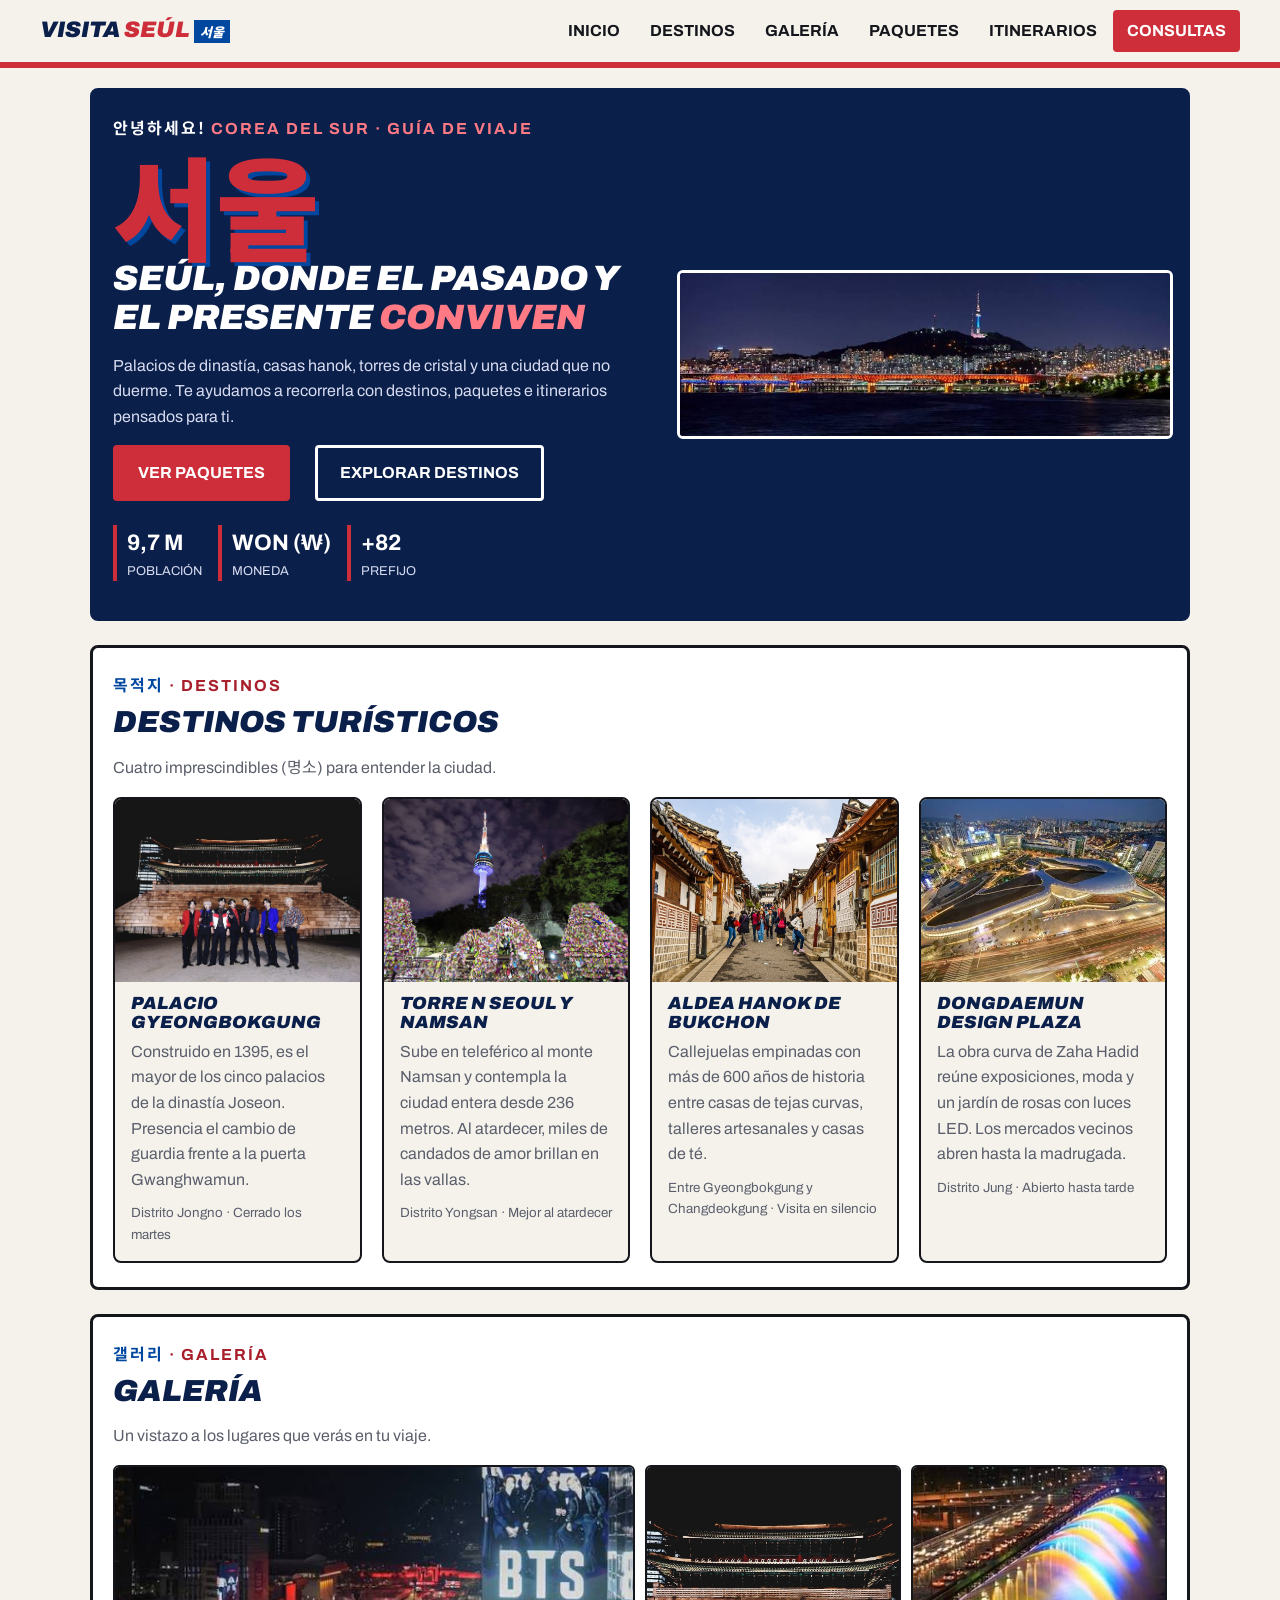
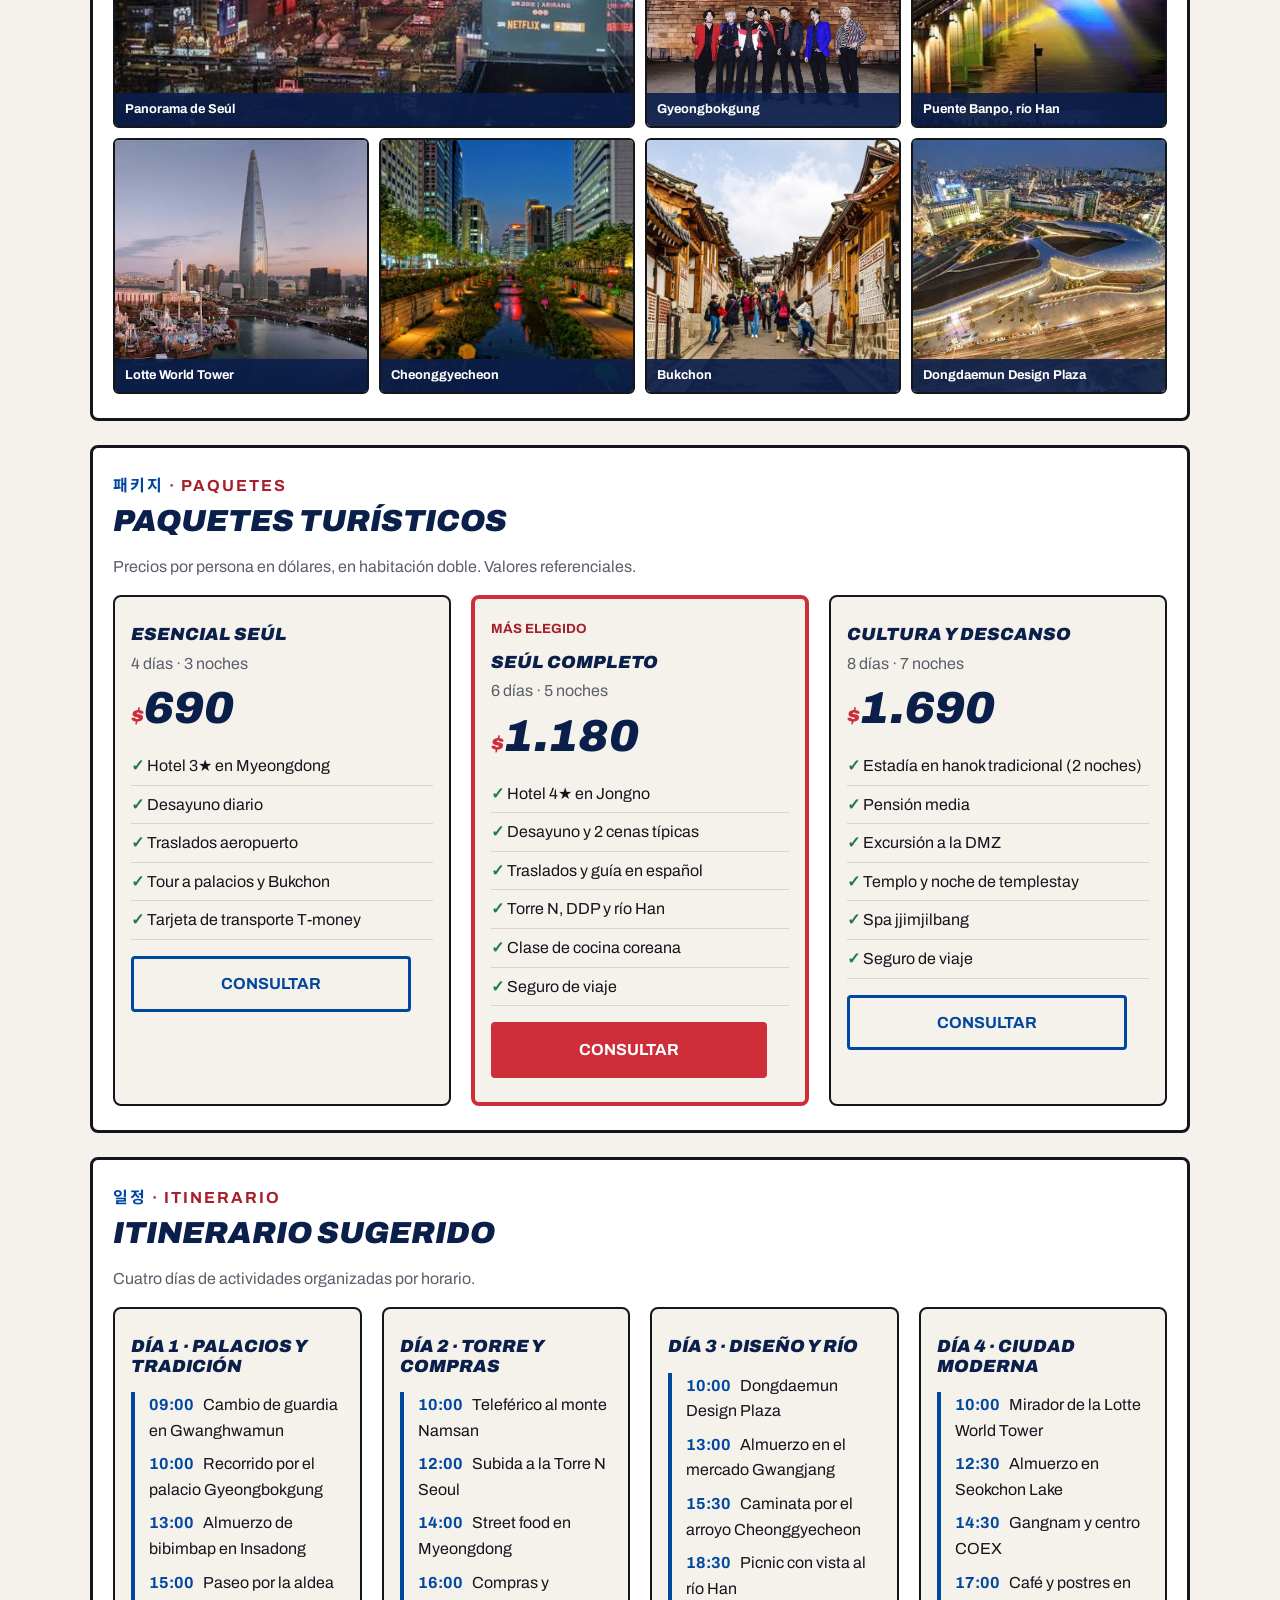
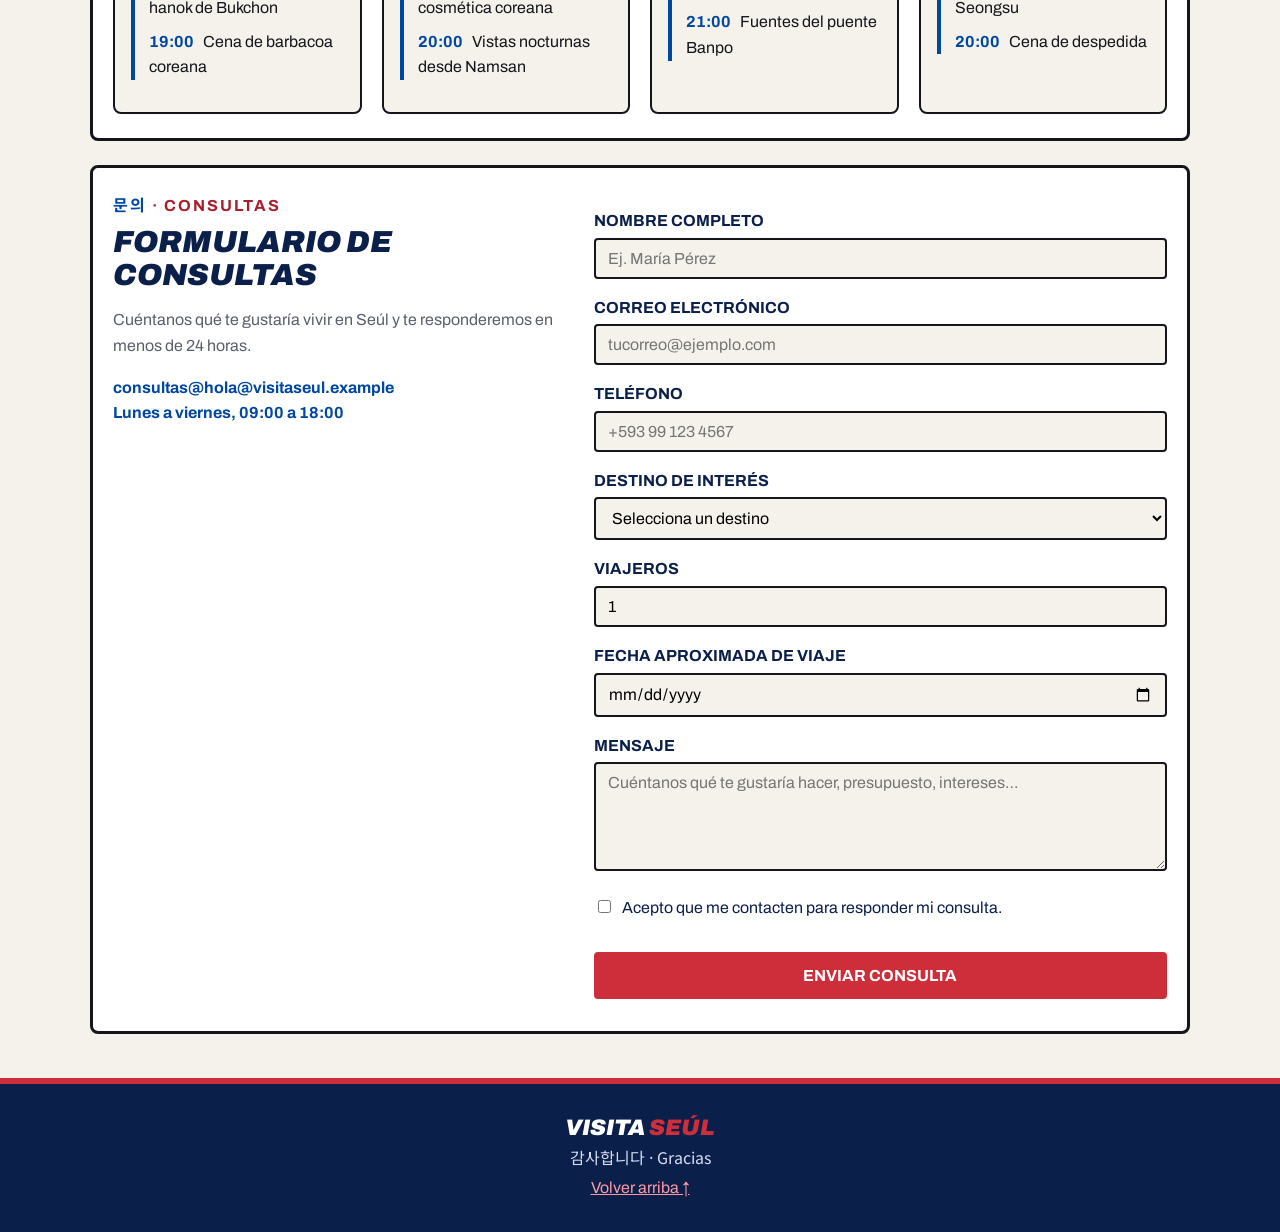
==== index.html @ 4e5b634d "Versión inicial del sitio Visita Seúl" ====
<!DOCTYPE html>
<html lang="es">

<head>
    <meta charset="UTF-8">
    <meta name="viewport" content="width=device-width, initial-scale=1.0">
    <title>Visita Seúl | Guía turística de Seúl, Corea del Sur</title>
    <link rel="preconnect" href="https://fonts.googleapis.com">
    <link rel="preconnect" href="https://fonts.gstatic.com" crossorigin>
    <link href="https://fonts.googleapis.com/css2?family=Archivo:ital,wght@0,400;0,500;0,700;0,900;1,900&family=Noto+Sans+KR:wght@500;700;900&display=swap" rel="stylesheet">
    <link rel="stylesheet" href="css/styles.css">
    <link rel="icon" type="image/seulLogo.png" href="img/seulLogo.png">
</head>

<body>

    <header>
        <a class="brand" href="#inicio">Visita <em>Seúl</em> <span lang="ko" class="ko-mini">서울</span></a>
        <nav>
            <ul>
                <li><a href="#inicio">Inicio</a></li>
                <li><a href="#destinos">Destinos</a></li>
                <li><a href="#galeria">Galería</a></li>
                <li><a href="#paquetes">Paquetes</a></li>
                <li><a href="#itinerarios">Itinerarios</a></li>
                <li><a href="#consultas" class="cta">Consultas</a></li>
            </ul>
        </nav>
    </header>

    <main>

        <section id="inicio">
            <div>
                <p class="eyebrow"><span lang="ko">안녕하세요!</span> Corea del Sur · Guía de viaje</p>
                <p class="hangul" lang="ko" aria-hidden="true">서울</p>
                <h1>Seúl, donde el pasado y el presente <em>conviven</em></h1>
                <p>
                    Palacios de dinastía, casas hanok, torres de cristal y una ciudad que no duerme. Te ayudamos a
                    recorrerla con destinos, paquetes e itinerarios pensados para ti.
                </p>
                <p>
                    <a class="boton" href="#paquetes">Ver paquetes</a>
                    <a class="boton claro" href="#destinos">Explorar destinos</a>
                </p>
                <ul class="datos">
                    <li><strong>9,7 M</strong> Población</li>
                    <li><strong>Won (₩)</strong> Moneda</li>
                    <li><strong>+82</strong> Prefijo</li>
                </ul>
            </div>
            <img src="img/seul.jpg" alt="Ilustración de Seúl con la Torre N, un palacio y rascacielos" width="1200" height="600">
        </section>

        <section id="destinos">
            <p class="eyebrow"><span lang="ko">목적지</span> · Destinos</p>
            <h2>Destinos turísticos</h2>
            <p class="intro">Cuatro imprescindibles (<span lang="ko">명소</span>) para entender la ciudad.</p>
            <div class="grid">
                <article>
                    <img src="img/gyeongbokgung.jpg" alt="Pabellón del palacio Gyeongbokgung con cerezos" width="800" height="600">
                    <h3>Palacio Gyeongbokgung</h3>
                    <p>Construido en 1395, es el mayor de los cinco palacios de la dinastía Joseon. Presencia el
                        cambio de guardia frente a la puerta Gwanghwamun.</p>
                    <small>Distrito Jongno · Cerrado los martes</small>
                </article>
                <article>
                    <img src="img/namsan.jpg" alt="Torre N Seoul sobre el monte Namsan" width="800" height="600">
                    <h3>Torre N Seoul y Namsan</h3>
                    <p>Sube en teleférico al monte Namsan y contempla la ciudad entera desde 236 metros. Al atardecer,
                        miles de candados de amor brillan en las vallas.</p>
                    <small>Distrito Yongsan · Mejor al atardecer</small>
                </article>
                <article>
                    <img src="img/bukchon.jpg" alt="Calle de casas tradicionales hanok en Bukchon" width="800" height="600">
                    <h3>Aldea Hanok de Bukchon</h3>
                    <p>Callejuelas empinadas con más de 600 años de historia entre casas de tejas curvas, talleres
                        artesanales y casas de té.</p>
                    <small>Entre Gyeongbokgung y Changdeokgung · Visita en silencio</small>
                </article>
                <article>
                    <img src="img/ddp.jpg" alt="Dongdaemun Design Plaza iluminado de noche" width="800" height="600">
                    <h3>Dongdaemun Design Plaza</h3>
                    <p>La obra curva de Zaha Hadid reúne exposiciones, moda y un jardín de rosas con luces LED. Los
                        mercados vecinos abren hasta la madrugada.</p>
                    <small>Distrito Jung · Abierto hasta tarde</small>
                </article>
            </div>
        </section>

        <section id="galeria">
            <p class="eyebrow"><span lang="ko">갤러리</span> · Galería</p>
            <h2>Galería</h2>
            <p class="intro">Un vistazo a los lugares que verás en tu viaje.</p>
            <div class="galeria">
                <figure><img src="img/hero.jpg" alt="Panorama ilustrado de Seúl" loading="lazy"><figcaption>Panorama de Seúl</figcaption></figure>
                <figure><img src="img/gyeongbokgung.jpg" alt="Palacio Gyeongbokgung" loading="lazy"><figcaption>Gyeongbokgung</figcaption></figure>
                <figure><img src="img/hangang.jpg" alt="Puente Banpo y río Han al atardecer" loading="lazy"><figcaption>Puente Banpo, río Han</figcaption></figure>
                <figure><img src="img/lotte.jpg" alt="Lotte World Tower" loading="lazy"><figcaption>Lotte World Tower</figcaption></figure>
                <figure><img src="img/cheonggyecheon.jpg" alt="Arroyo Cheonggyecheon con linternas" loading="lazy"><figcaption>Cheonggyecheon</figcaption></figure>
                <figure><img src="img/bukchon.jpg" alt="Casas hanok de Bukchon" loading="lazy"><figcaption>Bukchon</figcaption></figure>
                <figure><img src="img/ddp.jpg" alt="Dongdaemun Design Plaza" loading="lazy"><figcaption>Dongdaemun Design Plaza</figcaption></figure>
            </div>
        </section>

        <section id="paquetes">
            <p class="eyebrow"><span lang="ko">패키지</span> · Paquetes</p>
            <h2>Paquetes turísticos</h2>
            <p class="intro">Precios por persona en dólares, en habitación doble. Valores referenciales.</p>
            <div class="grid paquetes">
                <article>
                    <h3>Esencial Seúl</h3>
                    <p>4 días · 3 noches</p>
                    <p class="precio"><span>$</span>690</p>
                    <ul>
                        <li>Hotel 3★ en Myeongdong</li>
                        <li>Desayuno diario</li>
                        <li>Traslados aeropuerto</li>
                        <li>Tour a palacios y Bukchon</li>
                        <li>Tarjeta de transporte T-money</li>
                    </ul>
                    <a class="boton claro" href="#consultas">Consultar</a>
                </article>
                <article class="destacado">
                    <small>Más elegido</small>
                    <h3>Seúl Completo</h3>
                    <p>6 días · 5 noches</p>
                    <p class="precio"><span>$</span>1.180</p>
                    <ul>
                        <li>Hotel 4★ en Jongno</li>
                        <li>Desayuno y 2 cenas típicas</li>
                        <li>Traslados y guía en español</li>
                        <li>Torre N, DDP y río Han</li>
                        <li>Clase de cocina coreana</li>
                        <li>Seguro de viaje</li>
                    </ul>
                    <a class="boton" href="#consultas">Consultar</a>
                </article>
                <article>
                    <h3>Cultura y Descanso</h3>
                    <p>8 días · 7 noches</p>
                    <p class="precio"><span>$</span>1.690</p>
                    <ul>
                        <li>Estadía en hanok tradicional (2 noches)</li>
                        <li>Pensión media</li>
                        <li>Excursión a la DMZ</li>
                        <li>Templo y noche de templestay</li>
                        <li>Spa jjimjilbang</li>
                        <li>Seguro de viaje</li>
                    </ul>
                    <a class="boton claro" href="#consultas">Consultar</a>
                </article>
            </div>
        </section>

        <section id="itinerarios">
            <p class="eyebrow"><span lang="ko">일정</span> · Itinerario</p>
            <h2>Itinerario sugerido</h2>
            <p class="intro">Cuatro días de actividades organizadas por horario.</p>
            <div class="grid dias">
                <article>
                    <h3>Día 1 · Palacios y tradición</h3>
                    <ol>
                        <li><strong>09:00</strong> Cambio de guardia en Gwanghwamun</li>
                        <li><strong>10:00</strong> Recorrido por el palacio Gyeongbokgung</li>
                        <li><strong>13:00</strong> Almuerzo de bibimbap en Insadong</li>
                        <li><strong>15:00</strong> Paseo por la aldea hanok de Bukchon</li>
                        <li><strong>19:00</strong> Cena de barbacoa coreana</li>
                    </ol>
                </article>
                <article>
                    <h3>Día 2 · Torre y compras</h3>
                    <ol>
                        <li><strong>10:00</strong> Teleférico al monte Namsan</li>
                        <li><strong>12:00</strong> Subida a la Torre N Seoul</li>
                        <li><strong>14:00</strong> Street food en Myeongdong</li>
                        <li><strong>16:00</strong> Compras y cosmética coreana</li>
                        <li><strong>20:00</strong> Vistas nocturnas desde Namsan</li>
                    </ol>
                </article>
                <article>
                    <h3>Día 3 · Diseño y río</h3>
                    <ol>
                        <li><strong>10:00</strong> Dongdaemun Design Plaza</li>
                        <li><strong>13:00</strong> Almuerzo en el mercado Gwangjang</li>
                        <li><strong>15:30</strong> Caminata por el arroyo Cheonggyecheon</li>
                        <li><strong>18:30</strong> Picnic con vista al río Han</li>
                        <li><strong>21:00</strong> Fuentes del puente Banpo</li>
                    </ol>
                </article>
                <article>
                    <h3>Día 4 · Ciudad moderna</h3>
                    <ol>
                        <li><strong>10:00</strong> Mirador de la Lotte World Tower</li>
                        <li><strong>12:30</strong> Almuerzo en Seokchon Lake</li>
                        <li><strong>14:30</strong> Gangnam y centro COEX</li>
                        <li><strong>17:00</strong> Café y postres en Seongsu</li>
                        <li><strong>20:00</strong> Cena de despedida</li>
                    </ol>
                </article>
            </div>
        </section>

        <section id="consultas">
            <div>
                <p class="eyebrow"><span lang="ko">문의</span> · Consultas</p>
                <h2>Formulario de consultas</h2>
                <p>Cuéntanos qué te gustaría vivir en Seúl y te responderemos en menos de 24 horas.</p>
                <address>
                    consultas@hola@visitaseul.example<br>
                    Lunes a viernes, 09:00 a 18:00
                </address>
            </div>
            <form action="gracias.html" method="get">
                <p>
                    <label for="nombre">Nombre completo</label>
                    <input type="text" id="nombre" name="nombre" required minlength="3" maxlength="60"
                        autocomplete="name" placeholder="Ej. María Pérez">
                </p>
                <p>
                    <label for="email">Correo electrónico</label>
                    <input type="email" id="email" name="email" required autocomplete="email"
                        placeholder="tucorreo@ejemplo.com">
                </p>
                <p>
                    <label for="telefono">Teléfono</label>
                    <input type="tel" id="telefono" name="telefono" required pattern="[0-9+ ]{7,15}"
                        title="Solo números, espacios o +, entre 7 y 15 caracteres" autocomplete="tel"
                        placeholder="+593 99 123 4567">
                </p>
                <p>
                    <label for="destino">Destino de interés</label>
                    <select id="destino" name="destino" required>
                        <option value="" selected disabled>Selecciona un destino</option>
                        <option>Palacio Gyeongbokgung</option>
                        <option>Torre N Seoul y Namsan</option>
                        <option>Aldea Hanok de Bukchon</option>
                        <option>Dongdaemun Design Plaza</option>
                        <option>Varios destinos</option>
                    </select>
                </p>
                <p>
                    <label for="viajeros">Viajeros</label>
                    <input type="number" id="viajeros" name="viajeros" min="1" max="12" value="1" required>
                </p>
                <p>
                    <label for="fecha">Fecha aproximada de viaje</label>
                    <input type="date" id="fecha" name="fecha">
                </p>
                <p>
                    <label for="mensaje">Mensaje</label>
                    <textarea id="mensaje" name="mensaje" rows="5" minlength="10" maxlength="500" required
                        placeholder="Cuéntanos qué te gustaría hacer, presupuesto, intereses…"></textarea>
                </p>
                <p>
                    <input type="checkbox" id="acepto" name="acepto" required>
                    <label for="acepto" class="opcion">Acepto que me contacten para responder mi consulta.</label>
                </p>
                <button type="submit">Enviar consulta</button>
            </form>
        </section>

    </main>

    <footer>
        <p class="brand">Visita <em>Seúl</em></p>
        <p lang="ko" class="gracias-ko">감사합니다 · Gracias</p>
        <p><a href="#inicio">Volver arriba ↑</a></p>
    </footer>

</body>

</html>
---- css/styles.css ----
body {
    margin: 0;
    background: #f5f2ec;
    color: #14161c;
    font-family: Archivo, Arial, sans-serif;
    line-height: 1.6;
    overflow-wrap: anywhere;
}
[lang="ko"] { font-family: "Noto Sans KR", "Malgun Gothic", sans-serif; }

h1, h2, h3, .brand {
    color: #0b1f4b;
    text-transform: uppercase;
    font-weight: 900;
    font-style: italic;
    line-height: 1.1;
}
h1 { font-size: 2.2rem; margin: 0 0 14px; }
h2 { font-size: 1.9rem; margin: 0 0 8px; }
h3 { font-size: 1.1rem; margin: 12px 0 6px; }
h1 em, .brand em { color: #cd2e3a; }

p, small { color: #5b5f6b; }
img { max-width: 100%; height: auto; display: block; }
ul, ol { padding-left: 20px; }
input, select, textarea, button { font-family: inherit; font-size: 1rem; }

header {
    background: #f5f2ec;
    border-bottom: 6px solid #cd2e3a;
    padding: 10px 16px;
    text-align: center;
}
.brand { font-size: 1.4rem; text-decoration: none; }
.ko-mini { background: #0047a0; color: white; font-size: 0.8rem; padding: 2px 6px; }

nav ul { list-style: none; margin: 6px 0 0; padding: 0; display: flex; flex-wrap: wrap; justify-content: center; gap: 2px; }
nav a {
    display: block;
    padding: 6px 10px;
    border-radius: 4px;
    color: #14161c;
    font-size: 0.8rem;
    font-weight: 700;
    text-transform: uppercase;
    text-decoration: none;
}
nav a:hover { background: #0b1f4b; color: white; }
nav .cta { background: #cd2e3a; color: white; }

main { max-width: 1100px; margin: 0 auto; padding: 20px 16px; }
main > section {
    background: white;
    border: 3px solid #14161c;
    border-radius: 8px;
    padding: 24px 20px;
    margin-bottom: 24px;
}

.eyebrow { margin: 0 0 6px; color: #a81f2b; font-weight: 700; letter-spacing: 2px; text-transform: uppercase; }
.eyebrow span { color: #0047a0; }

#inicio { display: grid; gap: 24px; background: #0b1f4b; border-color: #0b1f4b; }
#inicio h1, #inicio .eyebrow span { color: white; }
#inicio p { color: #d7dcf0; }
#inicio em, #inicio .eyebrow { color: #ff7a84; }
#inicio img { border: 3px solid white; border-radius: 6px; }

#inicio .hangul {
    margin: 0;
    color: #cd2e3a;
    font-size: 5rem;
    font-weight: 900;
    line-height: 1;
    text-shadow: 4px 4px 0 #0047a0;
}

.boton, .btn, button {
    display: inline-block;
    padding: 12px 22px;
    margin-right: 22px;
    margin-bottom: 8px;
    background: #cd2e3a;
    border: 3px solid #cd2e3a;
    border-radius: 4px;
    color: white;
    font-weight: 700;
    text-transform: uppercase;
    text-decoration: none;
    cursor: pointer;
}
.boton:hover, button:hover { background: #a81f2b; border-color: #a81f2b; }
.boton.claro { background: transparent; border-color: #0047a0; color: #0047a0; }
#inicio .boton.claro { border-color: white; color: white; }

.datos { list-style: none; padding: 0; display: flex; flex-wrap: wrap; gap: 16px; font-size: 0.8rem; text-transform: uppercase; color: #d7dcf0; }
.datos li { border-left: 4px solid #cd2e3a; padding-left: 10px; }
.datos strong { display: block; font-size: 1.4rem; color: white; }

.grid, .galeria { display: grid; grid-template-columns: 1fr; gap: 20px; }
.grid article {
    background: #f5f2ec;
    border: 2px solid #14161c;
    border-radius: 8px;
    padding: 16px;
}
.grid article p { margin: 0 0 10px; }

#destinos article { padding: 0; overflow: hidden; }
#destinos article > *:not(img) { margin-left: 16px; margin-right: 16px; }
#destinos small { display: block; padding-bottom: 16px; }
#destinos img { width: 100%; aspect-ratio: 4 / 3; object-fit: cover; }

.galeria { grid-template-columns: 1fr 1fr; gap: 10px; }
.galeria figure { position: relative; margin: 0; border: 2px solid #14161c; border-radius: 6px; overflow: hidden; }
.galeria img { width: 100%; height: 100%; aspect-ratio: 1; object-fit: cover; }
.galeria figure:first-child { grid-column: 1 / 3; }
.galeria figure:first-child img { aspect-ratio: 2 / 1; }
.galeria figcaption {
    position: absolute;
    left: 0;
    right: 0;
    bottom: 0;
    padding: 6px 10px;
    background: rgba(11, 31, 75, 0.9);
    color: white;
    font-size: 0.8rem;
    font-weight: 700;
}

.paquetes .destacado { border: 4px solid #cd2e3a; }
.paquetes small { color: #a81f2b; font-weight: 700; text-transform: uppercase; }
.precio { color: #0b1f4b !important; font-size: 2.8rem; font-weight: 900; font-style: italic; line-height: 1; }
.precio span { color: #cd2e3a; font-size: 1.3rem; }
.paquetes ul { list-style: none; padding: 0; }
.paquetes li { padding: 6px 0; border-bottom: 1px solid #d9d4c8; }
.paquetes li::before { content: "✓ "; color: #1f7a4d; font-weight: 700; }
.paquetes .boton { display: block; text-align: center; margin-top: 16px; }

.dias ol { list-style: none; padding: 0 0 0 14px; border-left: 4px solid #0047a0; }
.dias li { margin-bottom: 8px; }
.dias strong { color: #0047a0; margin-right: 6px; }

address { font-style: normal; color: #0047a0; font-weight: 700; margin-bottom: 20px; }
label { display: block; margin-top: 12px; color: #0b1f4b; font-weight: 700; text-transform: uppercase; }
label.opcion { display: inline; text-transform: none; font-weight: 400; }
input, select, textarea {
    width: 100%;
    box-sizing: border-box;
    margin-top: 4px;
    padding: 10px 12px;
    background: #f5f2ec;
    border: 2px solid #14161c;
    border-radius: 4px;
}
input:focus, select:focus, textarea:focus { border-color: #0047a0; background: white; outline: none; }
input[type="checkbox"] { width: auto; margin-right: 8px; }
button { width: 100%; margin-top: 16px; }

footer { background: #0b1f4b; border-top: 6px solid #cd2e3a; padding: 28px 16px; text-align: center; }
footer p { color: #d7dcf0; margin: 4px 0; }
footer .brand { color: white; }
footer a { color: #ff9aa2; }

.gracias { max-width: 480px; margin: 0 auto; padding: 40px 20px; text-align: center; }
.gracias img { border: 3px solid #14161c; border-radius: 6px; margin: 0 auto 16px; }
.gracias .hangul { color: #cd2e3a; font-size: 3rem; margin: 0; }

@media (min-width: 700px) {
    .grid { grid-template-columns: 1fr 1fr; }
    .galeria { grid-template-columns: repeat(3, 1fr); }
    .galeria figure:first-child { grid-column: 1 / 4; }
}

@media (min-width: 1000px) {
    header { position: sticky; top: 0; z-index: 10; display: flex; justify-content: space-between; align-items: center; padding: 10px 40px; }
    nav ul { margin: 0; }
    nav a { padding: 8px 14px; font-size: 1rem; }
    #inicio { grid-template-columns: 1.1fr 1fr; align-items: center; }
    #inicio .hangul { font-size: 7rem; }
    .grid { grid-template-columns: repeat(4, 1fr); }
    .grid.paquetes { grid-template-columns: repeat(3, 1fr); }
    .galeria { grid-template-columns: repeat(4, 1fr); }
    .galeria figure:first-child { grid-column: 1 / 3; }
    #consultas { display: grid; grid-template-columns: 1fr 1.3fr; gap: 40px; align-items: start; }
}
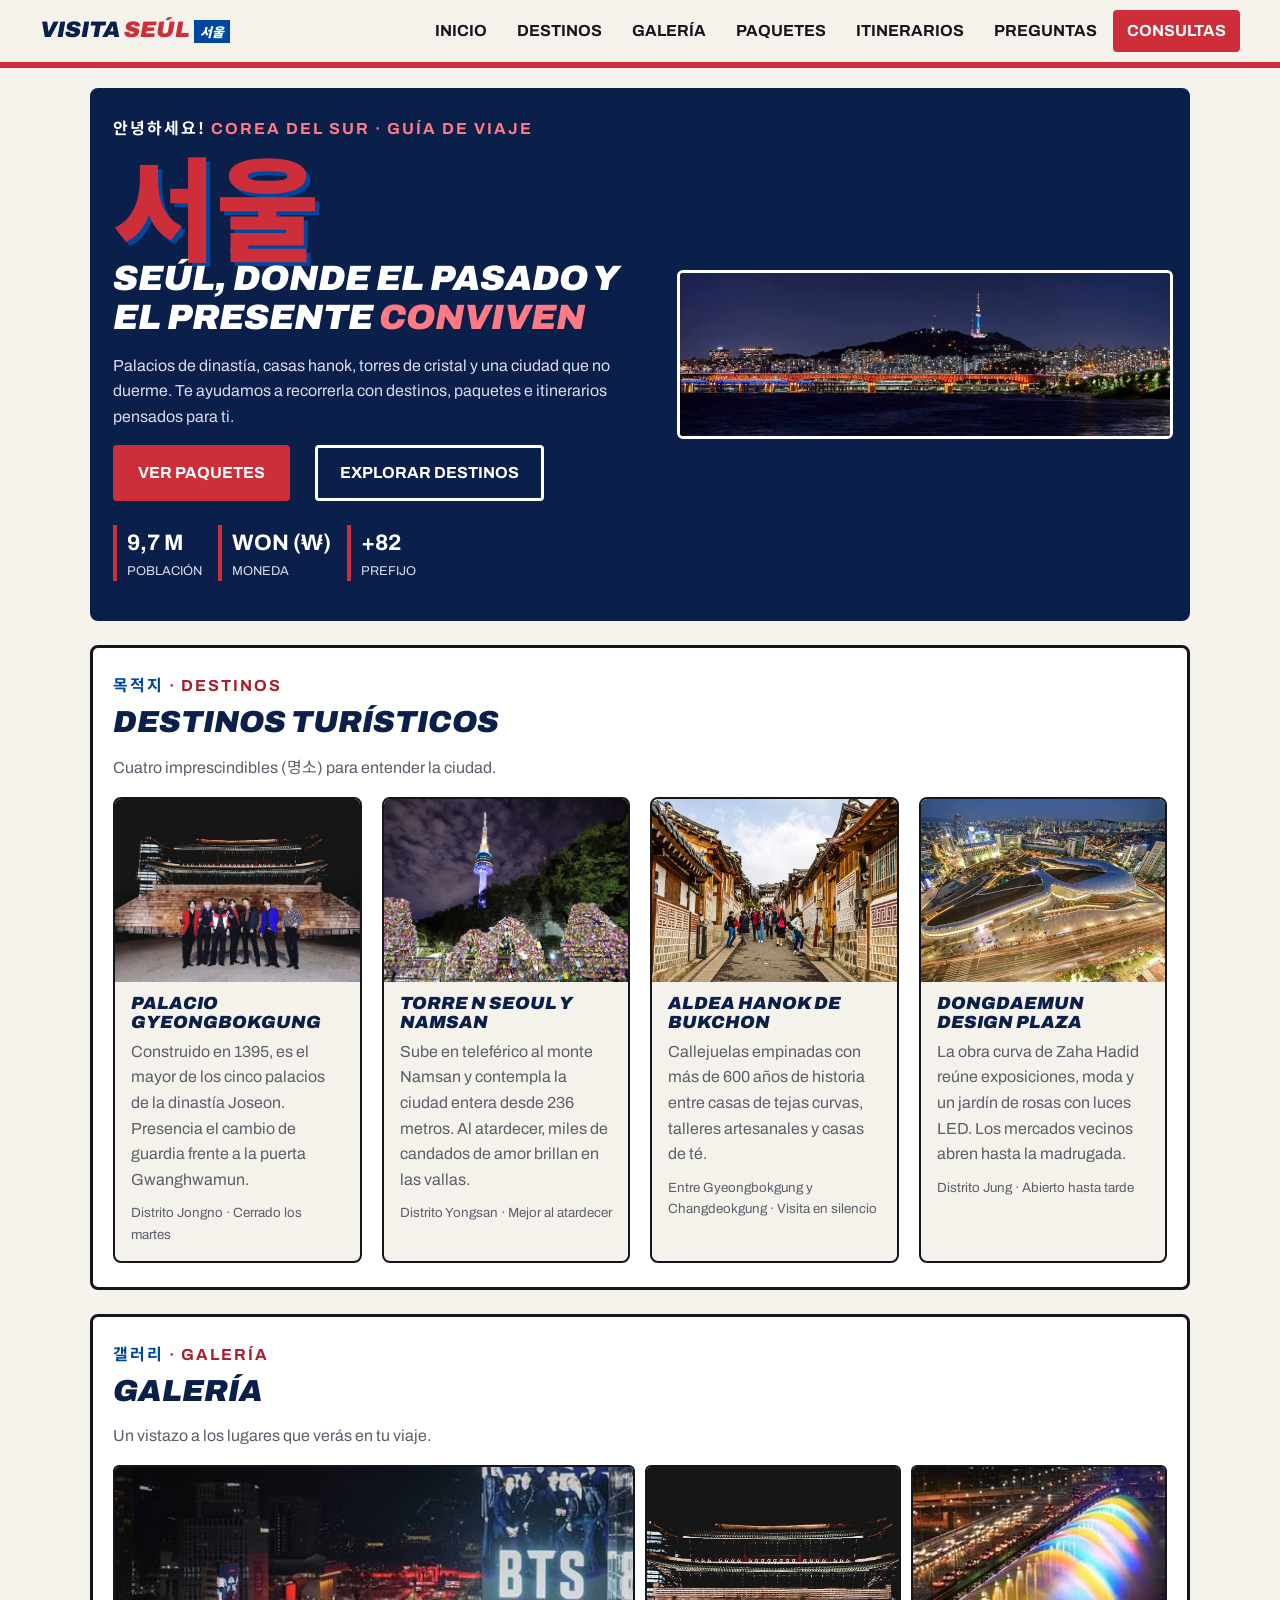
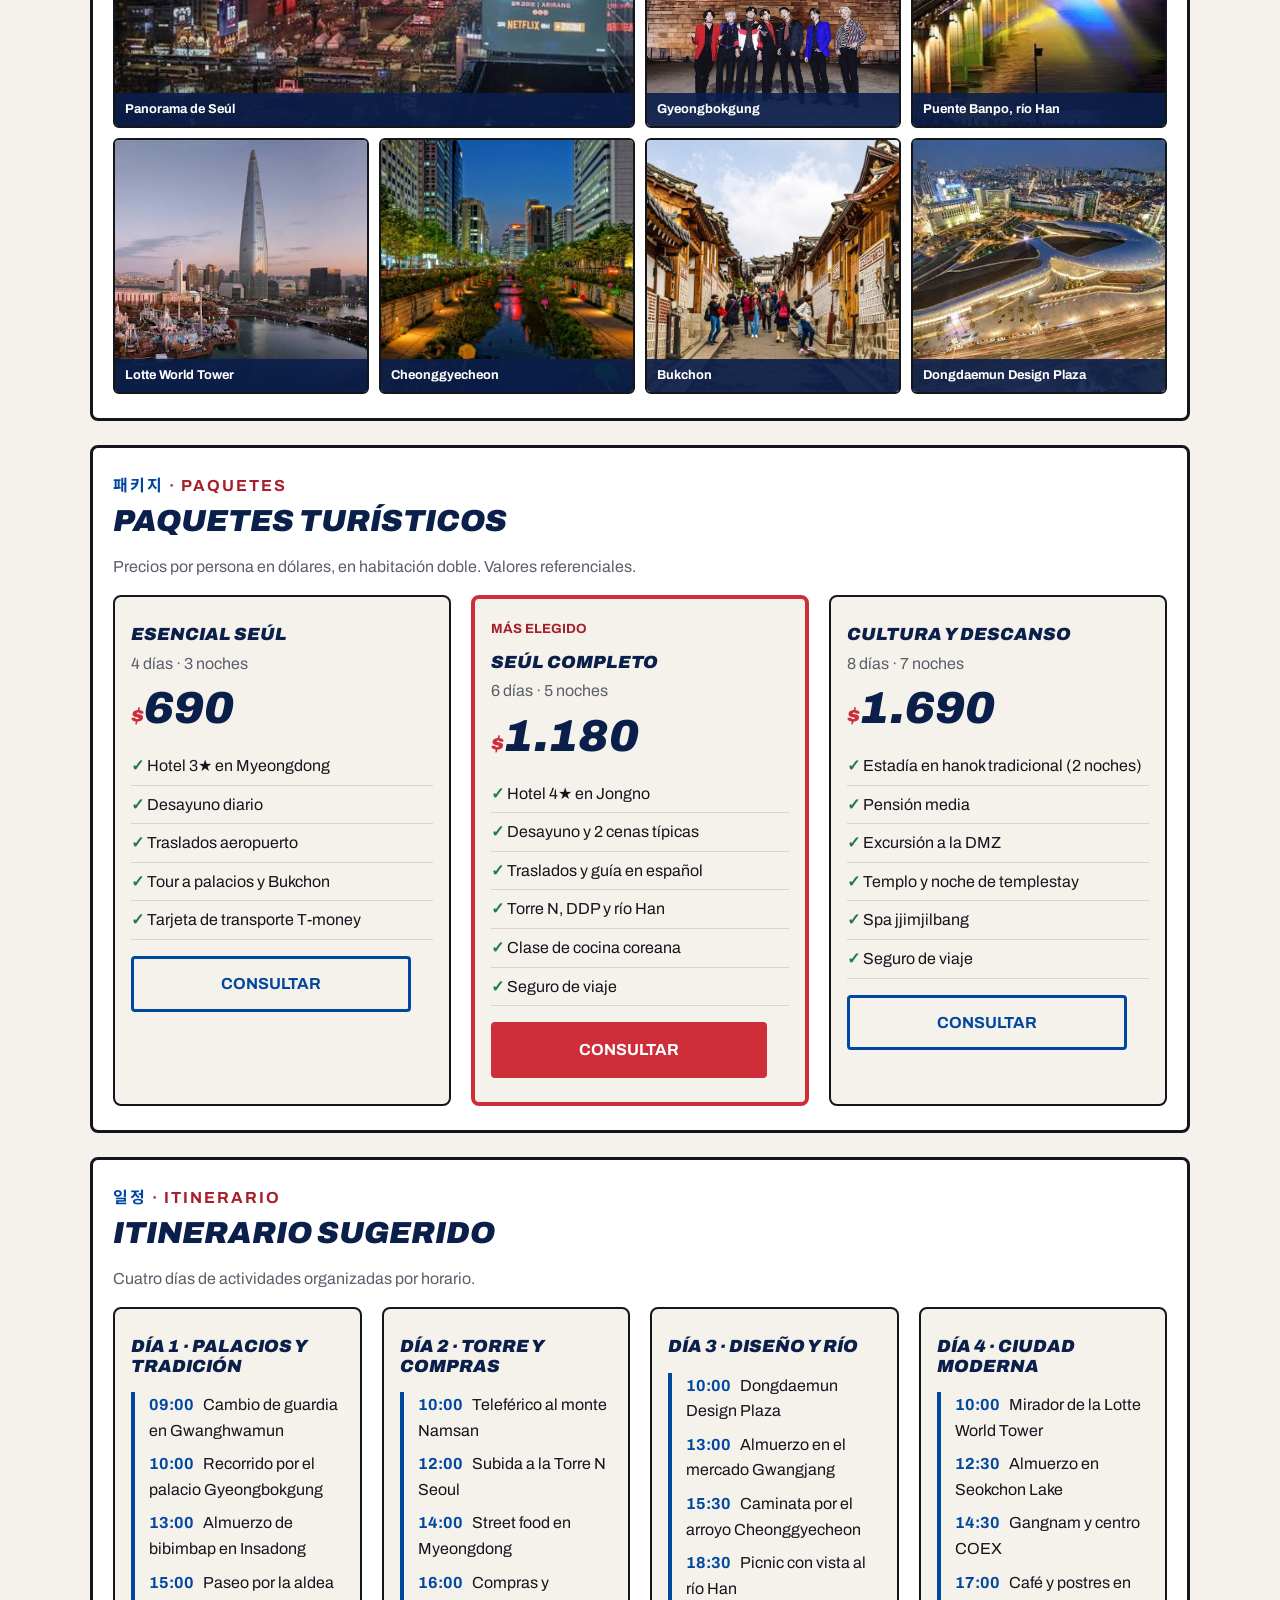
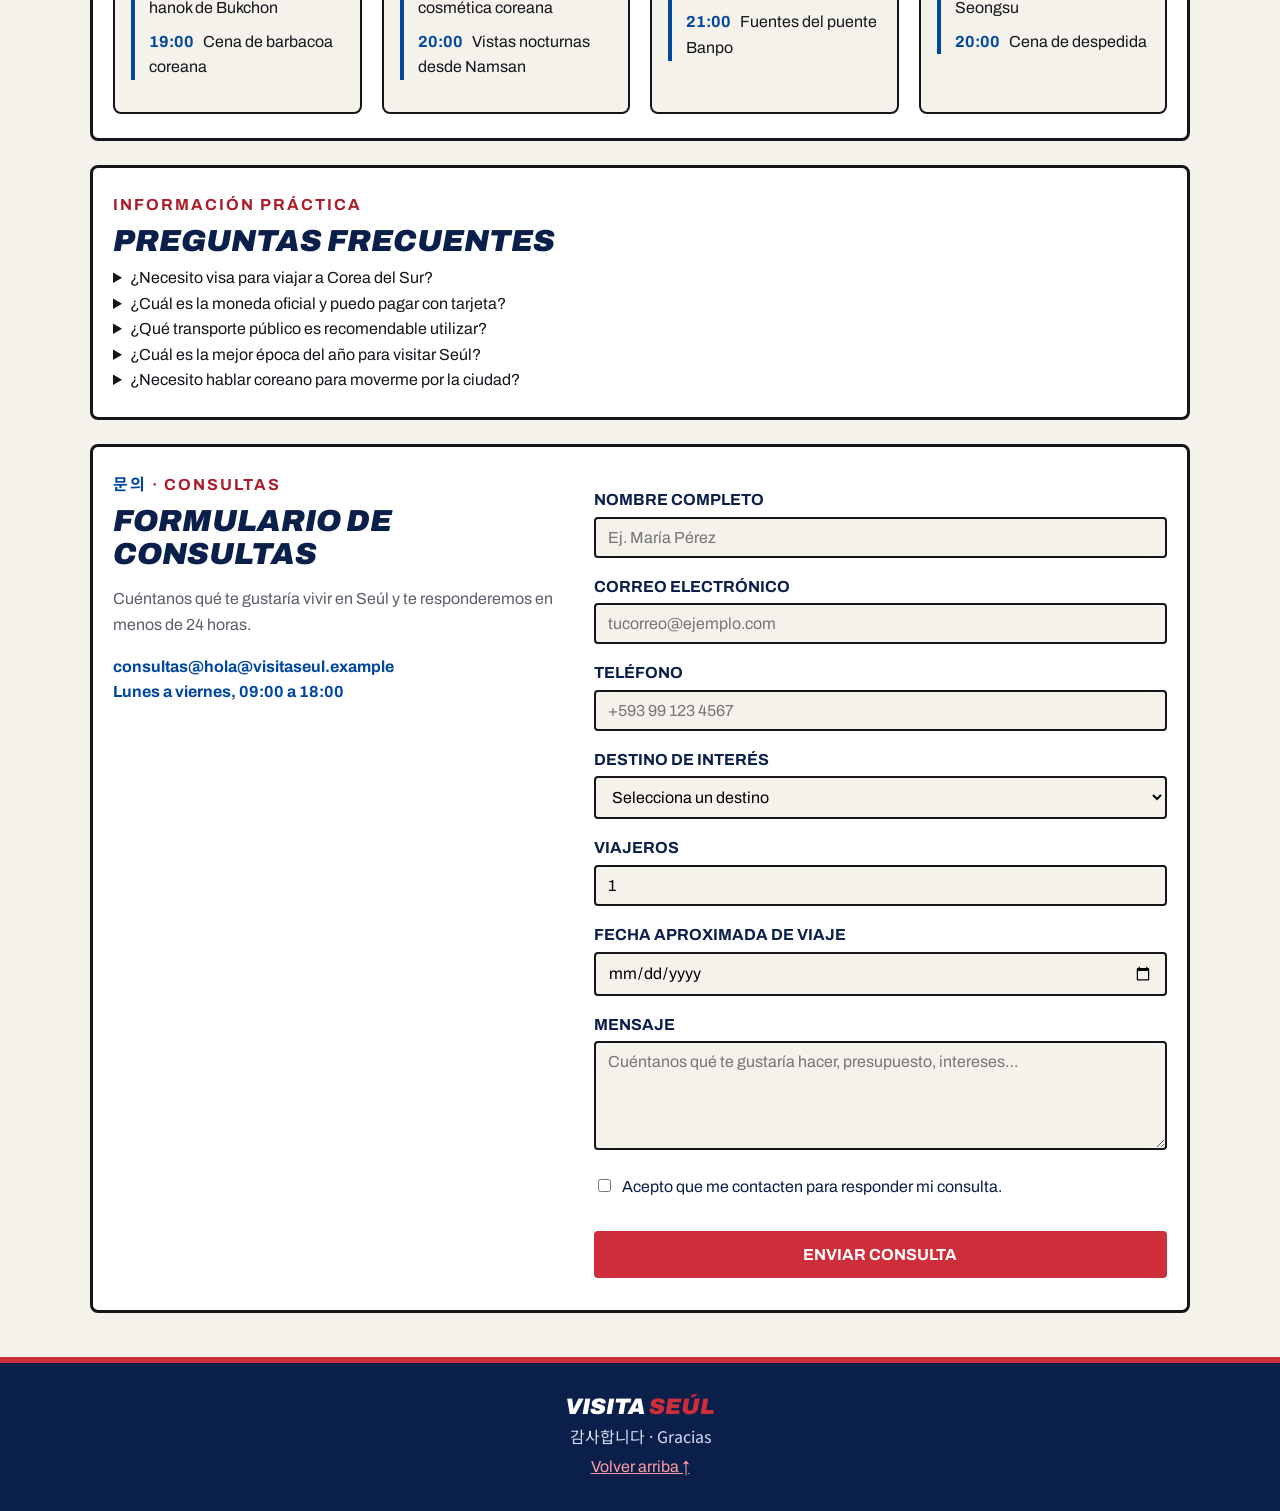
==== commit 1a0a2f76: "Agrega seccion de preguntas frecuentes con 5 preguntas" ====
--- a/index.html
+++ b/index.html
@@ -23,6 +23,7 @@
                 <li><a href="#galeria">Galería</a></li>
                 <li><a href="#paquetes">Paquetes</a></li>
                 <li><a href="#itinerarios">Itinerarios</a></li>
+                <li><a href="#faq">Preguntas</a></li>
                 <li><a href="#consultas" class="cta">Consultas</a></li>
             </ul>
         </nav>
@@ -201,6 +202,33 @@
             </div>
         </section>
 
+        <section id="faq">
+            <p class="eyebrow">Información práctica</p>
+            <h2>Preguntas frecuentes</h2>
+            <details>
+                <summary>¿Necesito visa para viajar a Corea del Sur?</summary>
+                <p>Depende de tu nacionalidad. Consulta a la embajada antes de viajar.</p>
+            </details>
+            <!-- 4 preguntas más con la misma estructura -->
+            <details>
+                <summary>¿Cuál es la moneda oficial y puedo pagar con tarjeta?</summary>
+                <p>El won surcoreano (KRW). Las tarjetas son aceptadas en casi todos lados, pero es útil llevar efectivo para pequeños comercios.</p>
+            </details>
+            <details>
+                <summary>¿Qué transporte público es recomendable utilizar?</summary>
+                <p>La tarjeta recargable T-money es ideal para metro, autobuses y tiendas de conveniencia.</p>
+            </details>
+            <details>
+                <summary>¿Cuál es la mejor época del año para visitar Seúl?</summary>
+                <p>Primavera (marzo a mayo) y otoño (septiembre a noviembre) por su clima agradable.</p>
+            </details>
+            <details>
+                <summary>¿Necesito hablar coreano para moverme por la ciudad?</summary>
+                <p>No es estrictamente necesario, ya que la señalización principal está en inglés y coreano, y las aplicaciones de traducción funcionan muy bien.</p>
+            </details>
+        </section>
+
+
         <section id="consultas">
             <div>
                 <p class="eyebrow"><span lang="ko">문의</span> · Consultas</p>
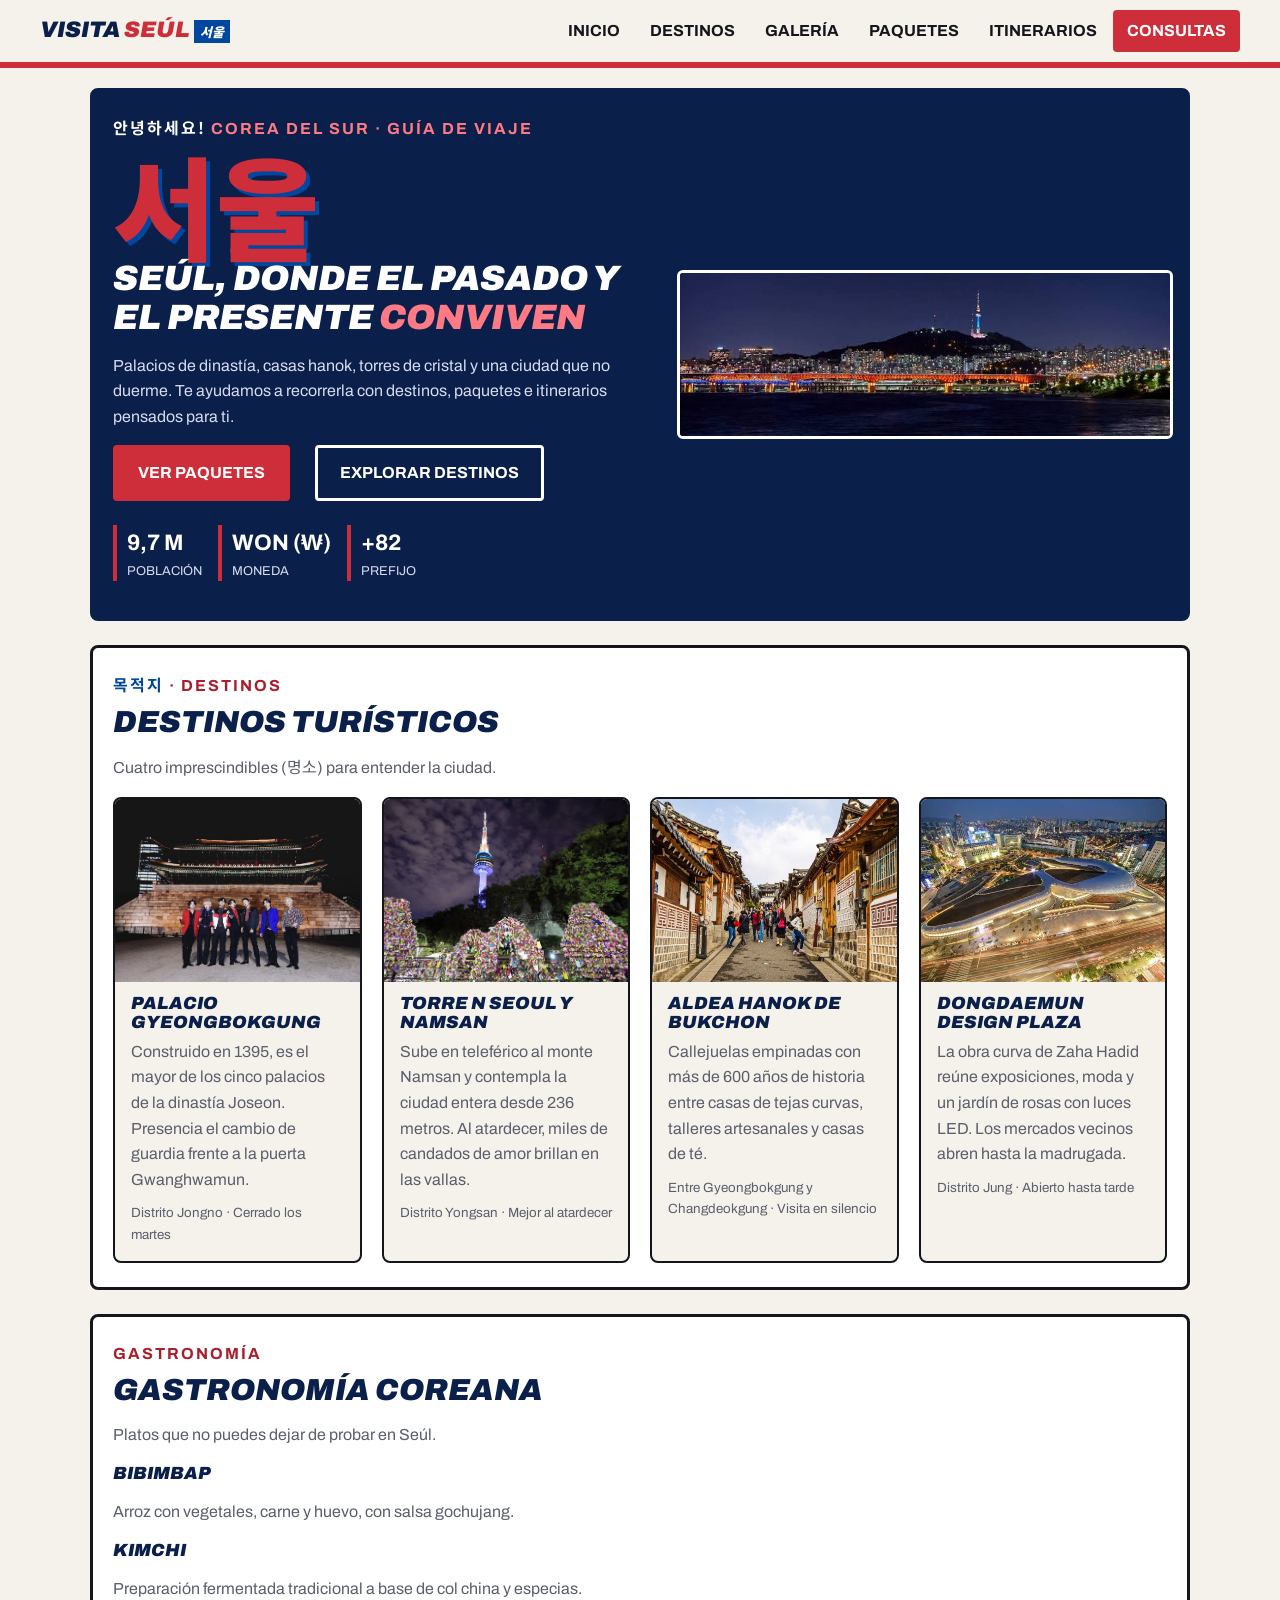
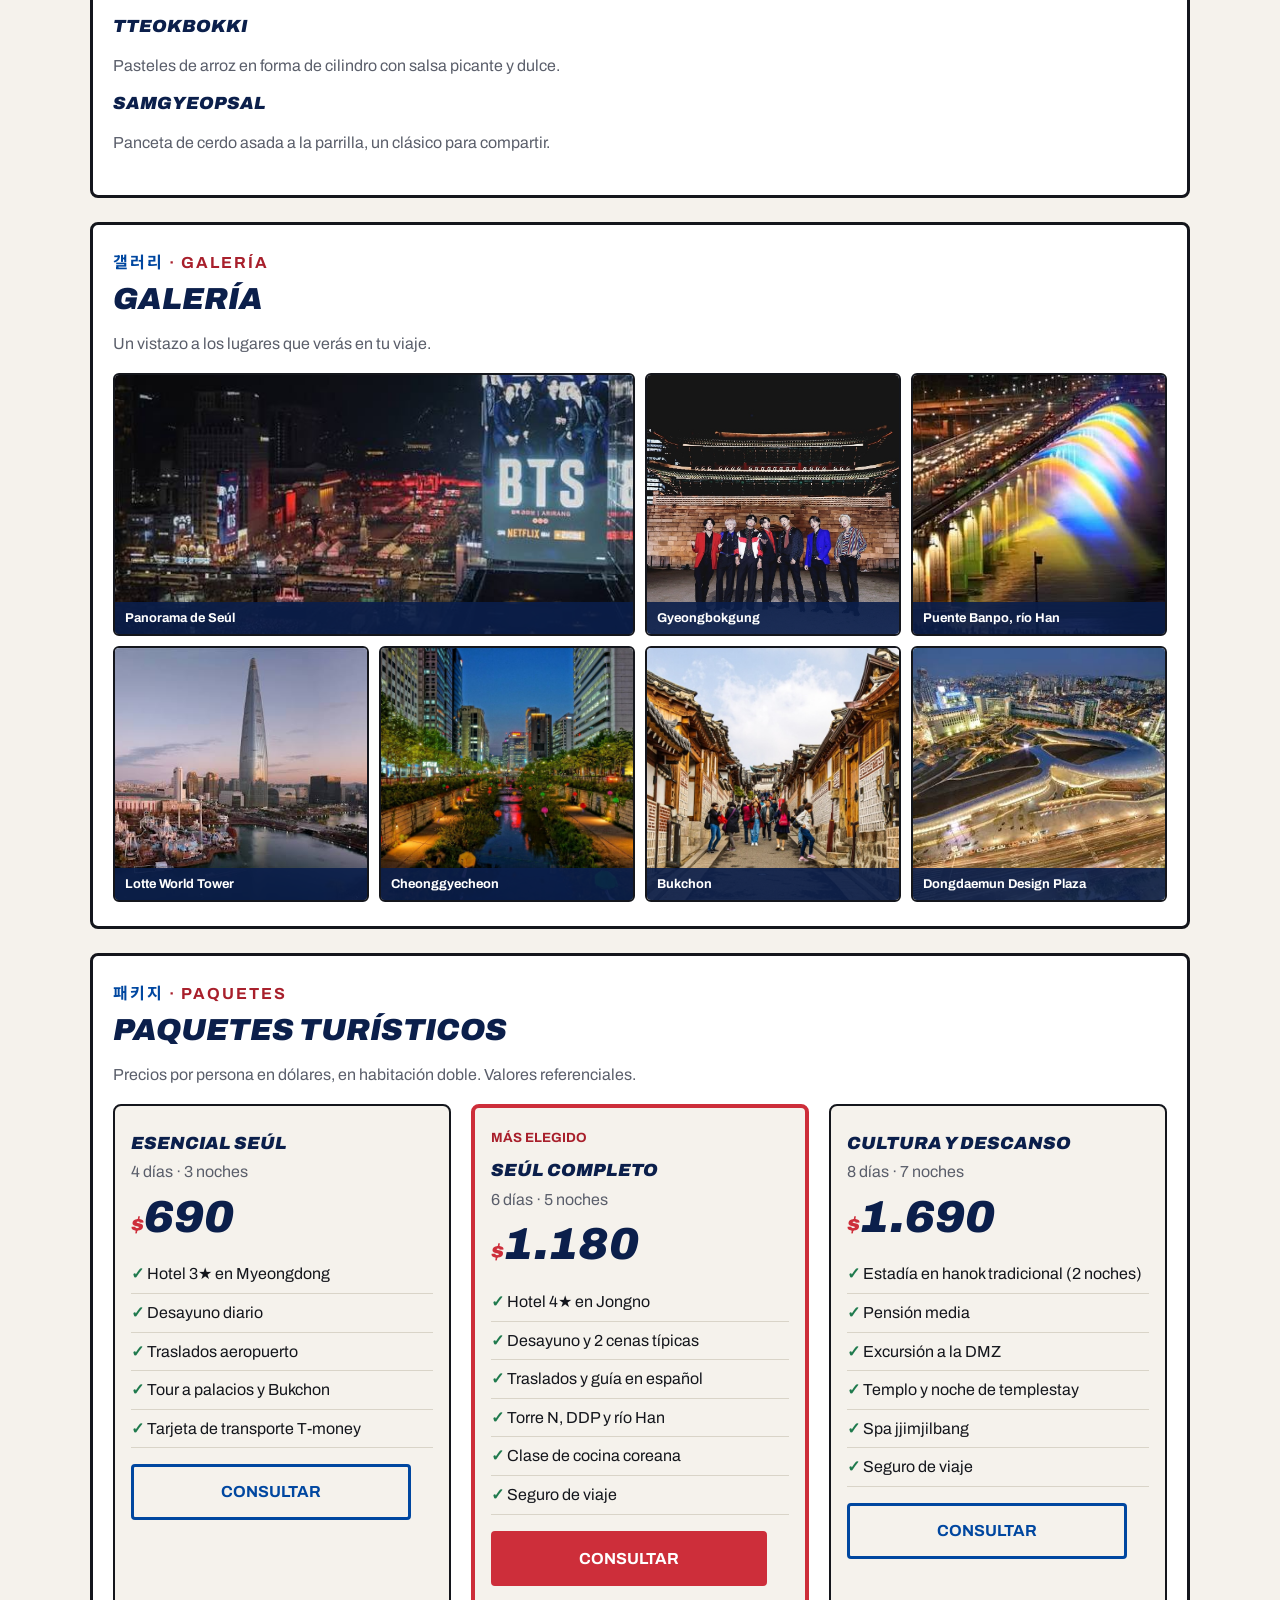
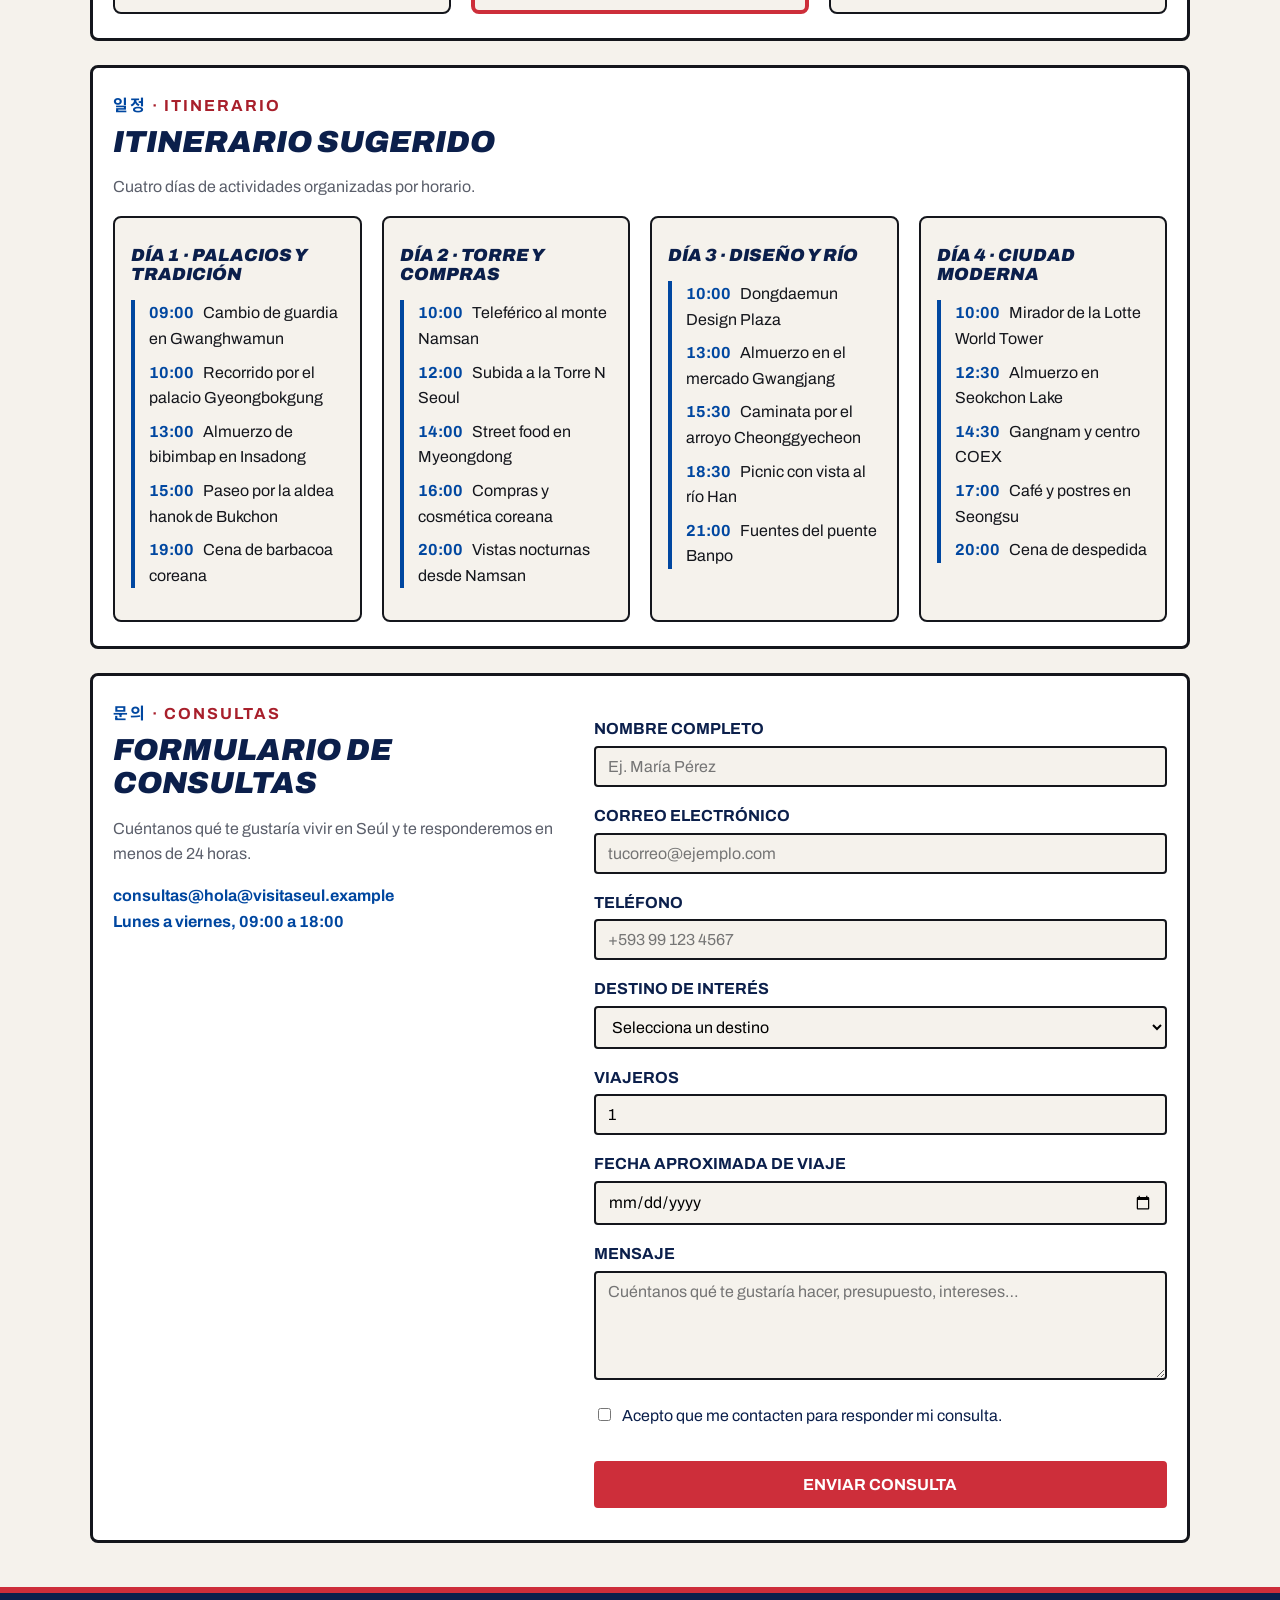
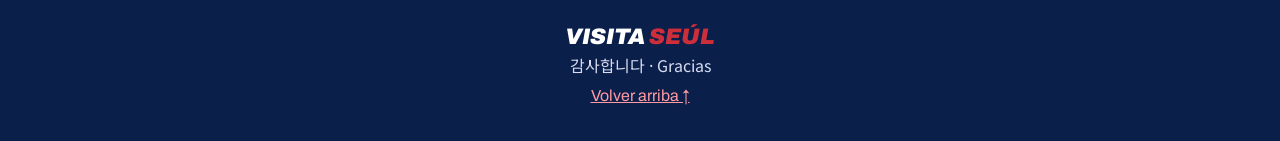
==== commit 7448baa4: "Agrega sección de gastronomía con 4 platos típicos" ====
--- a/index.html
+++ b/index.html
@@ -7,7 +7,9 @@
     <title>Visita Seúl | Guía turística de Seúl, Corea del Sur</title>
     <link rel="preconnect" href="https://fonts.googleapis.com">
     <link rel="preconnect" href="https://fonts.gstatic.com" crossorigin>
-    <link href="https://fonts.googleapis.com/css2?family=Archivo:ital,wght@0,400;0,500;0,700;0,900;1,900&family=Noto+Sans+KR:wght@500;700;900&display=swap" rel="stylesheet">
+    <link
+        href="https://fonts.googleapis.com/css2?family=Archivo:ital,wght@0,400;0,500;0,700;0,900;1,900&family=Noto+Sans+KR:wght@500;700;900&display=swap"
+        rel="stylesheet">
     <link rel="stylesheet" href="css/styles.css">
     <link rel="icon" type="image/seulLogo.png" href="img/seulLogo.png">
 </head>
@@ -23,7 +25,6 @@
                 <li><a href="#galeria">Galería</a></li>
                 <li><a href="#paquetes">Paquetes</a></li>
                 <li><a href="#itinerarios">Itinerarios</a></li>
-                <li><a href="#faq">Preguntas</a></li>
                 <li><a href="#consultas" class="cta">Consultas</a></li>
             </ul>
         </nav>
@@ -50,7 +51,8 @@
                     <li><strong>+82</strong> Prefijo</li>
                 </ul>
             </div>
-            <img src="img/seul.jpg" alt="Ilustración de Seúl con la Torre N, un palacio y rascacielos" width="1200" height="600">
+            <img src="img/seul.jpg" alt="Ilustración de Seúl con la Torre N, un palacio y rascacielos" width="1200"
+                height="600">
         </section>
 
         <section id="destinos">
@@ -59,7 +61,8 @@
             <p class="intro">Cuatro imprescindibles (<span lang="ko">명소</span>) para entender la ciudad.</p>
             <div class="grid">
                 <article>
-                    <img src="img/gyeongbokgung.jpg" alt="Pabellón del palacio Gyeongbokgung con cerezos" width="800" height="600">
+                    <img src="img/gyeongbokgung.jpg" alt="Pabellón del palacio Gyeongbokgung con cerezos" width="800"
+                        height="600">
                     <h3>Palacio Gyeongbokgung</h3>
                     <p>Construido en 1395, es el mayor de los cinco palacios de la dinastía Joseon. Presencia el
                         cambio de guardia frente a la puerta Gwanghwamun.</p>
@@ -73,7 +76,8 @@
                     <small>Distrito Yongsan · Mejor al atardecer</small>
                 </article>
                 <article>
-                    <img src="img/bukchon.jpg" alt="Calle de casas tradicionales hanok en Bukchon" width="800" height="600">
+                    <img src="img/bukchon.jpg" alt="Calle de casas tradicionales hanok en Bukchon" width="800"
+                        height="600">
                     <h3>Aldea Hanok de Bukchon</h3>
                     <p>Callejuelas empinadas con más de 600 años de historia entre casas de tejas curvas, talleres
                         artesanales y casas de té.</p>
@@ -89,18 +93,56 @@
             </div>
         </section>
 
+        <section id="gastronomia">
+            <p class="eyebrow">Gastronomía</p>
+            <h2>Gastronomía coreana</h2>
+            <p class="intro">Platos que no puedes dejar de probar en Seúl.</p>
+            <div class="platos">
+                <article>
+                    <h3>Bibimbap</h3>
+                    <p>Arroz con vegetales, carne y huevo, con salsa gochujang.</p>
+                </article>
+                <article>
+                    <h3>Kimchi</h3>
+                    <p>Preparación fermentada tradicional a base de col china y especias.</p>
+                </article>
+                <article>
+                    <h3>Tteokbokki</h3>
+                    <p>Pasteles de arroz en forma de cilindro con salsa picante y dulce.</p>
+                </article>
+                <article>
+                    <h3>Samgyeopsal</h3>
+                    <p>Panceta de cerdo asada a la parrilla, un clásico para compartir.</p>
+                </article>
+            </div>
+        </section>
+
         <section id="galeria">
             <p class="eyebrow"><span lang="ko">갤러리</span> · Galería</p>
             <h2>Galería</h2>
             <p class="intro">Un vistazo a los lugares que verás en tu viaje.</p>
             <div class="galeria">
-                <figure><img src="img/hero.jpg" alt="Panorama ilustrado de Seúl" loading="lazy"><figcaption>Panorama de Seúl</figcaption></figure>
-                <figure><img src="img/gyeongbokgung.jpg" alt="Palacio Gyeongbokgung" loading="lazy"><figcaption>Gyeongbokgung</figcaption></figure>
-                <figure><img src="img/hangang.jpg" alt="Puente Banpo y río Han al atardecer" loading="lazy"><figcaption>Puente Banpo, río Han</figcaption></figure>
-                <figure><img src="img/lotte.jpg" alt="Lotte World Tower" loading="lazy"><figcaption>Lotte World Tower</figcaption></figure>
-                <figure><img src="img/cheonggyecheon.jpg" alt="Arroyo Cheonggyecheon con linternas" loading="lazy"><figcaption>Cheonggyecheon</figcaption></figure>
-                <figure><img src="img/bukchon.jpg" alt="Casas hanok de Bukchon" loading="lazy"><figcaption>Bukchon</figcaption></figure>
-                <figure><img src="img/ddp.jpg" alt="Dongdaemun Design Plaza" loading="lazy"><figcaption>Dongdaemun Design Plaza</figcaption></figure>
+                <figure><img src="img/hero.jpg" alt="Panorama ilustrado de Seúl" loading="lazy">
+                    <figcaption>Panorama de Seúl</figcaption>
+                </figure>
+                <figure><img src="img/gyeongbokgung.jpg" alt="Palacio Gyeongbokgung" loading="lazy">
+                    <figcaption>Gyeongbokgung</figcaption>
+                </figure>
+                <figure><img src="img/hangang.jpg" alt="Puente Banpo y río Han al atardecer" loading="lazy">
+                    <figcaption>Puente Banpo, río Han</figcaption>
+                </figure>
+                <figure><img src="img/lotte.jpg" alt="Lotte World Tower" loading="lazy">
+                    <figcaption>Lotte World Tower</figcaption>
+                </figure>
+                <figure><img src="img/cheonggyecheon.jpg" alt="Arroyo Cheonggyecheon con linternas" loading="lazy">
+                    <figcaption>Cheonggyecheon</figcaption>
+                </figure>
+                <figure><img src="img/bukchon.jpg" alt="Casas hanok de Bukchon" loading="lazy">
+                    <figcaption>Bukchon</figcaption>
+                </figure>
+                <figure><img src="img/ddp.jpg" alt="Dongdaemun Design Plaza" loading="lazy">
+                    <figcaption>Dongdaemun Design Plaza</figcaption>
+                </figure>
             </div>
         </section>
 
@@ -202,33 +244,6 @@
             </div>
         </section>
 
-        <section id="faq">
-            <p class="eyebrow">Información práctica</p>
-            <h2>Preguntas frecuentes</h2>
-            <details>
-                <summary>¿Necesito visa para viajar a Corea del Sur?</summary>
-                <p>Depende de tu nacionalidad. Consulta a la embajada antes de viajar.</p>
-            </details>
-            <!-- 4 preguntas más con la misma estructura -->
-            <details>
-                <summary>¿Cuál es la moneda oficial y puedo pagar con tarjeta?</summary>
-                <p>El won surcoreano (KRW). Las tarjetas son aceptadas en casi todos lados, pero es útil llevar efectivo para pequeños comercios.</p>
-            </details>
-            <details>
-                <summary>¿Qué transporte público es recomendable utilizar?</summary>
-                <p>La tarjeta recargable T-money es ideal para metro, autobuses y tiendas de conveniencia.</p>
-            </details>
-            <details>
-                <summary>¿Cuál es la mejor época del año para visitar Seúl?</summary>
-                <p>Primavera (marzo a mayo) y otoño (septiembre a noviembre) por su clima agradable.</p>
-            </details>
-            <details>
-                <summary>¿Necesito hablar coreano para moverme por la ciudad?</summary>
-                <p>No es estrictamente necesario, ya que la señalización principal está en inglés y coreano, y las aplicaciones de traducción funcionan muy bien.</p>
-            </details>
-        </section>
-
-
         <section id="consultas">
             <div>
                 <p class="eyebrow"><span lang="ko">문의</span> · Consultas</p>
@@ -298,5 +313,4 @@
 
 </body>
 
-</html>
-
+</html>
--- a/css/styles.css
+++ b/css/styles.css
@@ -166,6 +166,11 @@
 .gracias img { border: 3px solid #14161c; border-radius: 6px; margin: 0 auto 16px; }
 .gracias .hangul { color: #cd2e3a; font-size: 3rem; margin: 0; }
 
+/* ===== Preguntas frecuentes (Mario) ===== */
+#faq details { background: #fff; border: 1px solid #d9d4c8; margin-bottom: 8px; padding: 10px 14px; }
+#faq summary { cursor: pointer; font-weight: 700; color: #0b1f4b; }
+#faq details [open] summary { color: #cd2e3a; }
+
 @media (min-width: 700px) {
     .grid { grid-template-columns: 1fr 1fr; }
     .galeria { grid-template-columns: repeat(3, 1fr); }
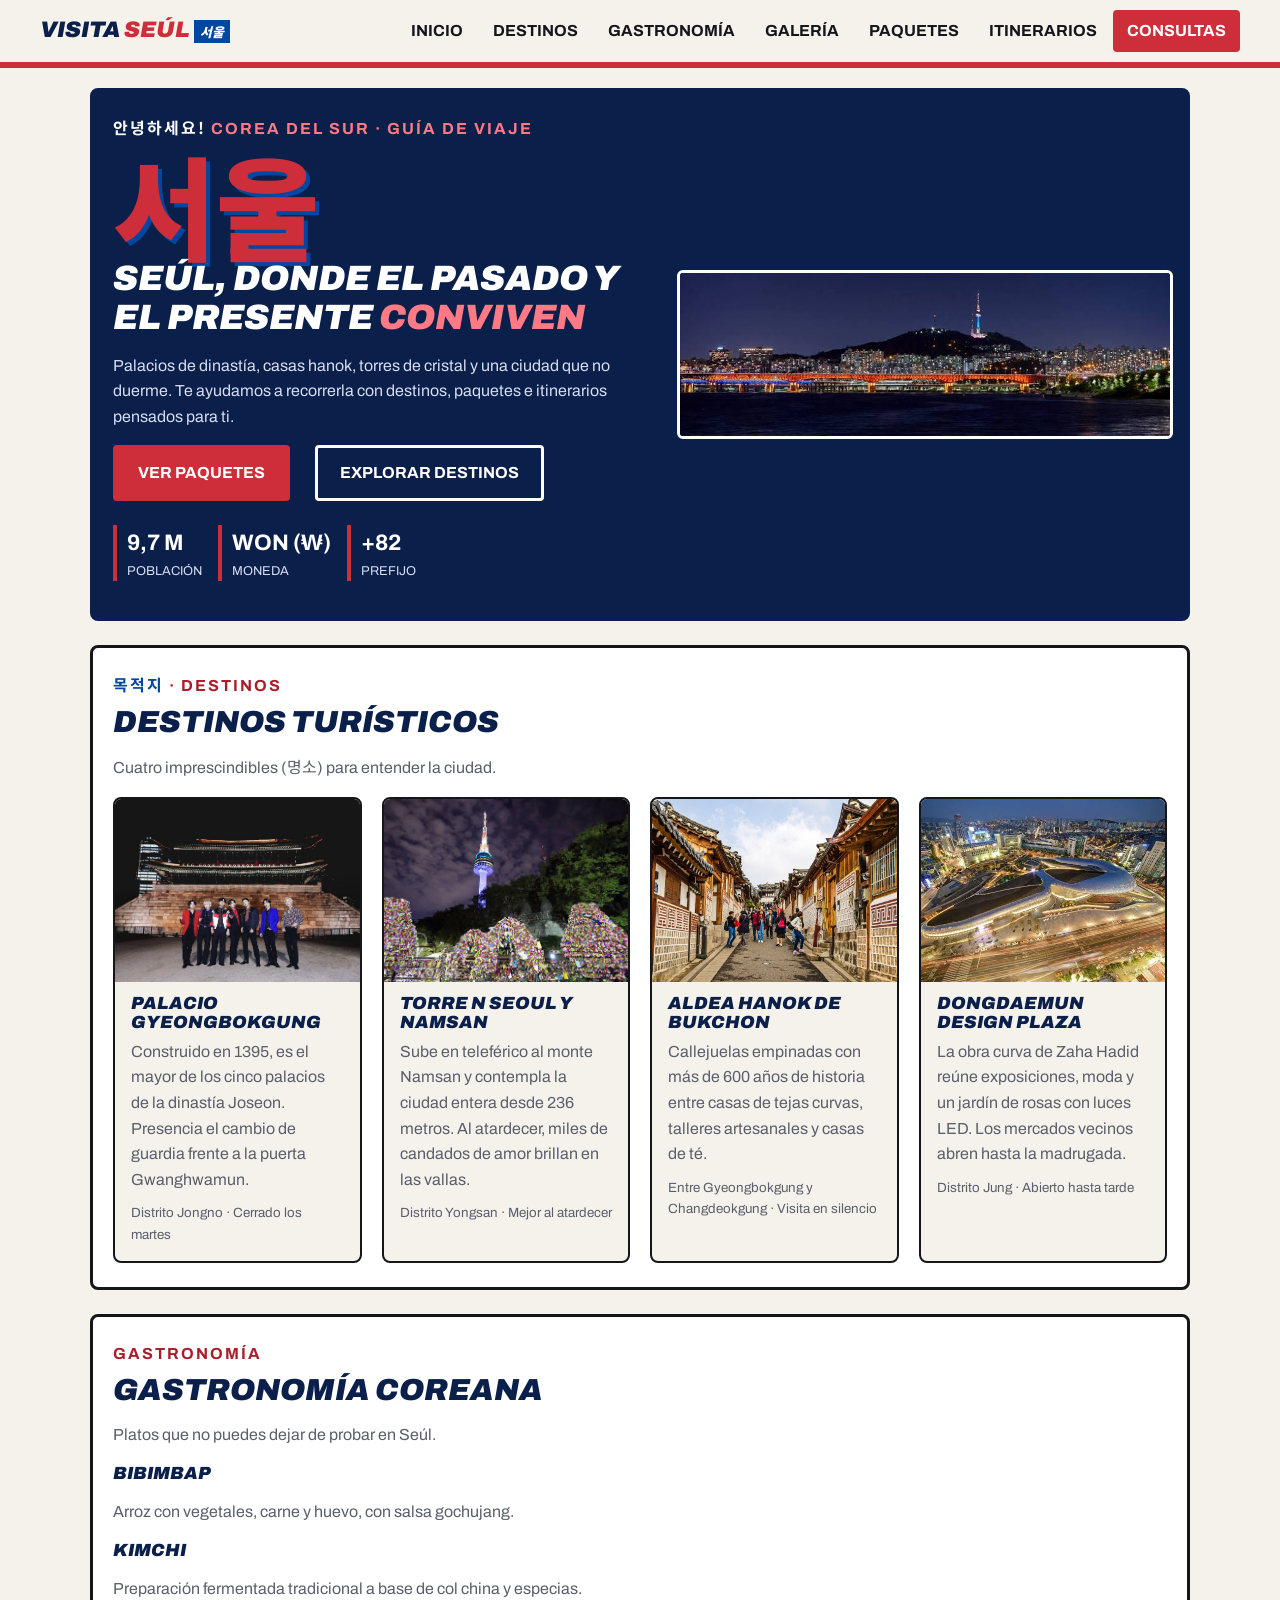
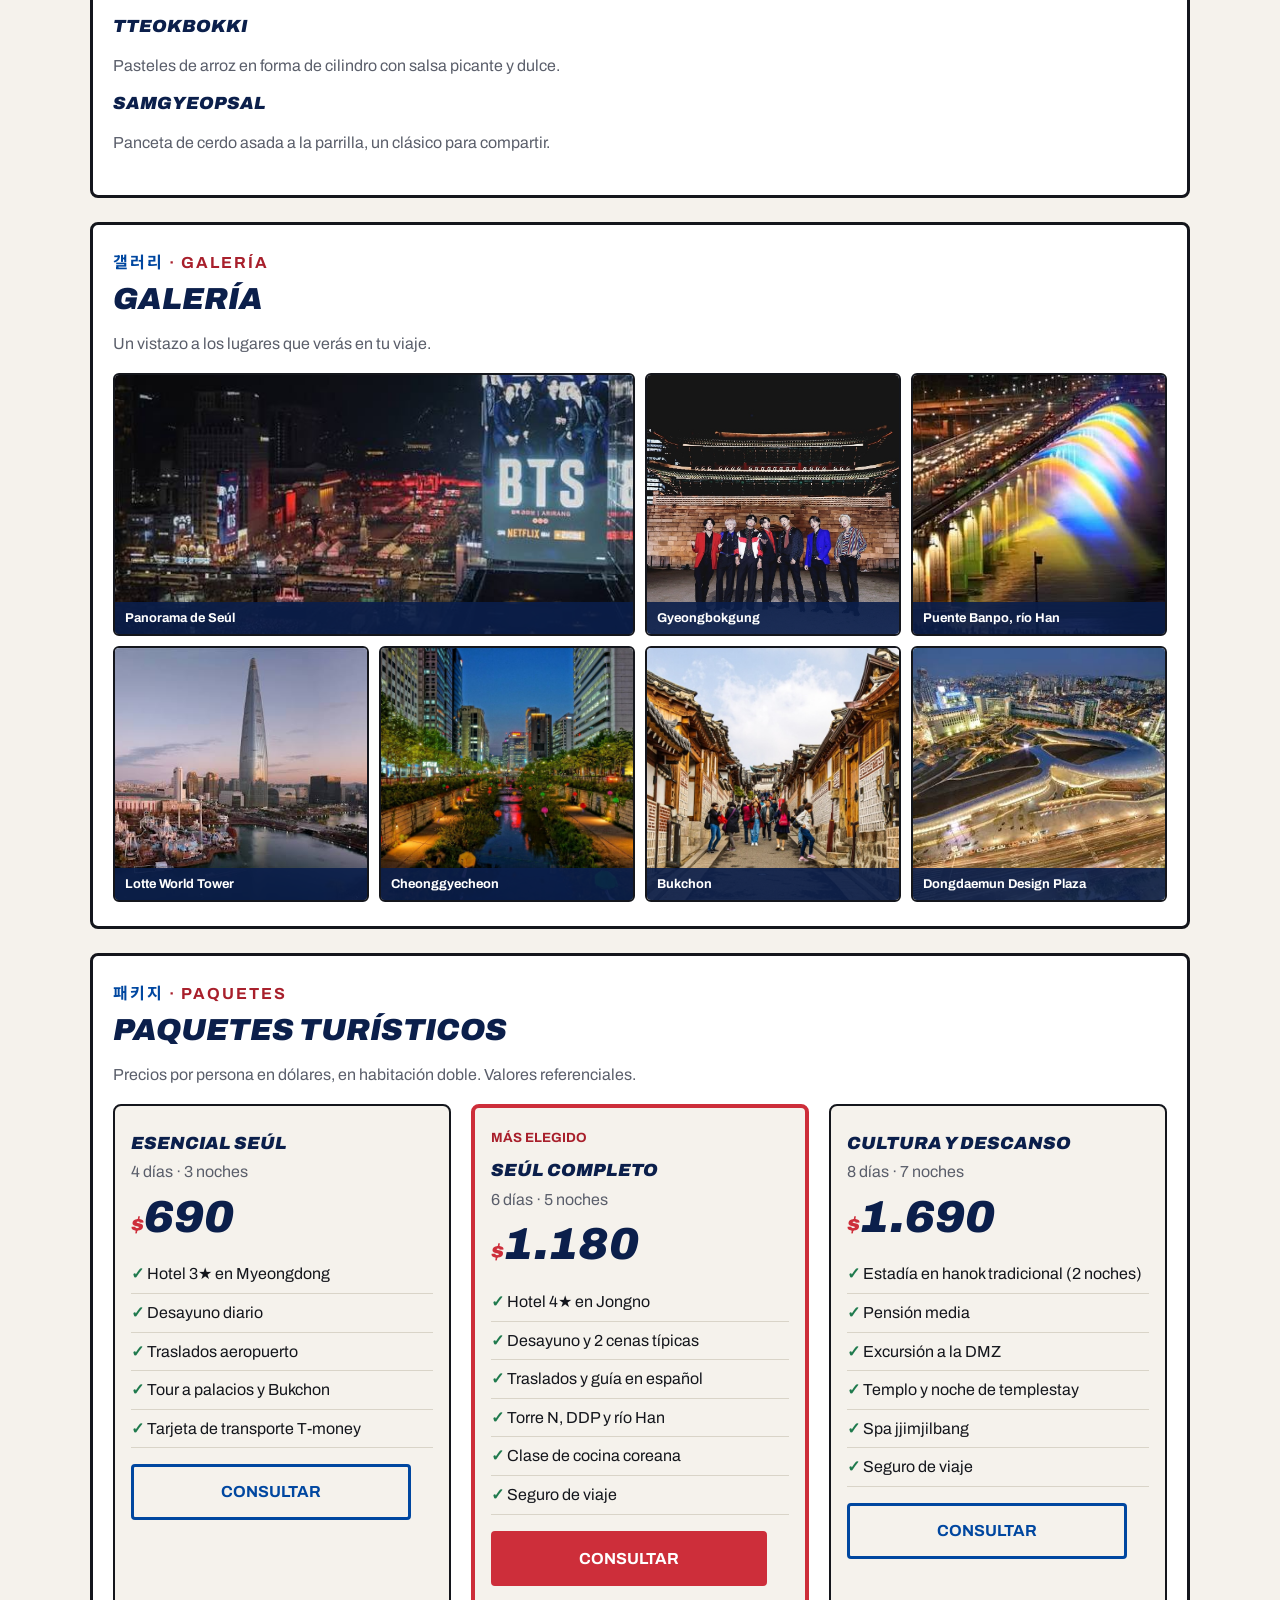
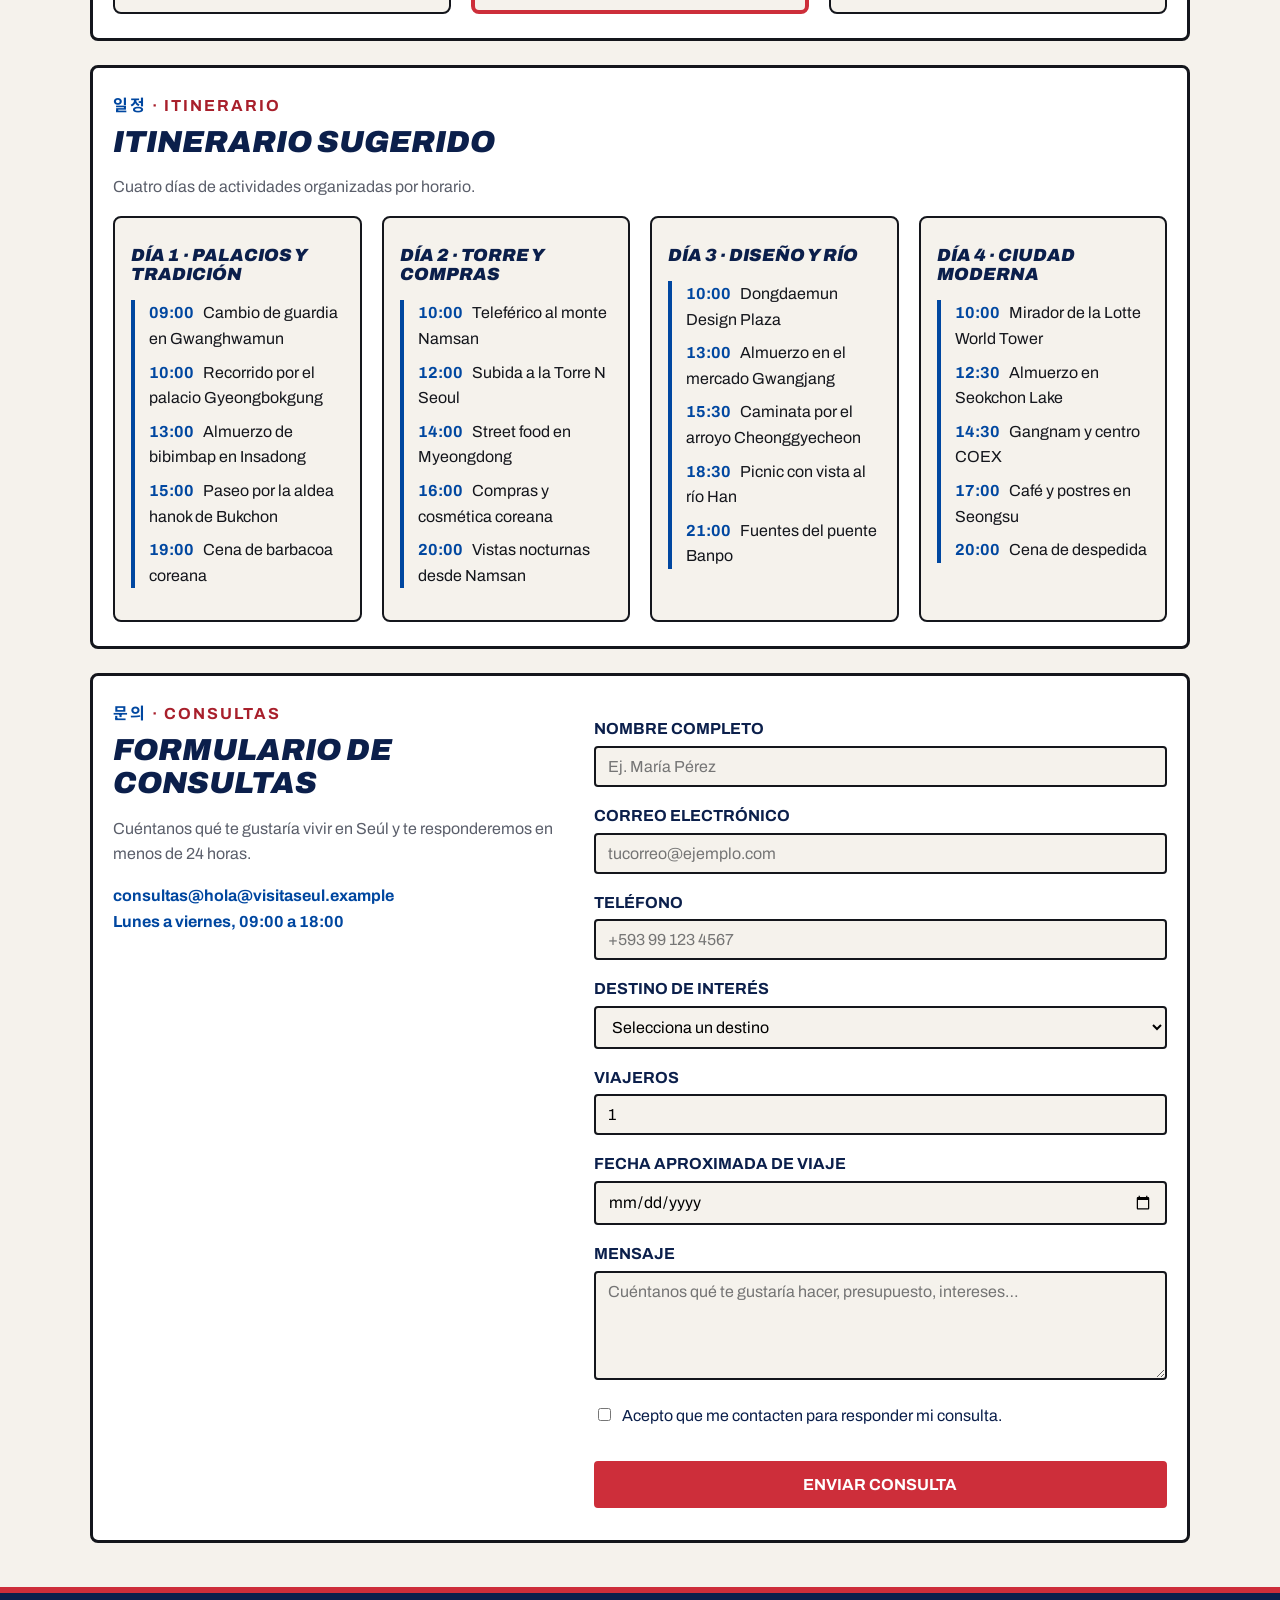
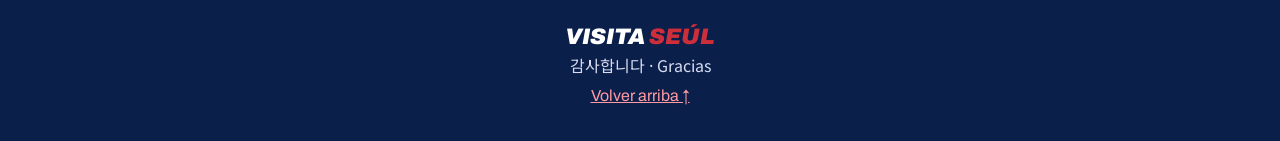
==== commit 9c874091: "Agrega enlace Gastronomía al menú de navegación" ====
--- a/index.html
+++ b/index.html
@@ -22,6 +22,7 @@
             <ul>
                 <li><a href="#inicio">Inicio</a></li>
                 <li><a href="#destinos">Destinos</a></li>
+                <li><a href="#gastronomia">Gastronomía</a></li>
                 <li><a href="#galeria">Galería</a></li>
                 <li><a href="#paquetes">Paquetes</a></li>
                 <li><a href="#itinerarios">Itinerarios</a></li>
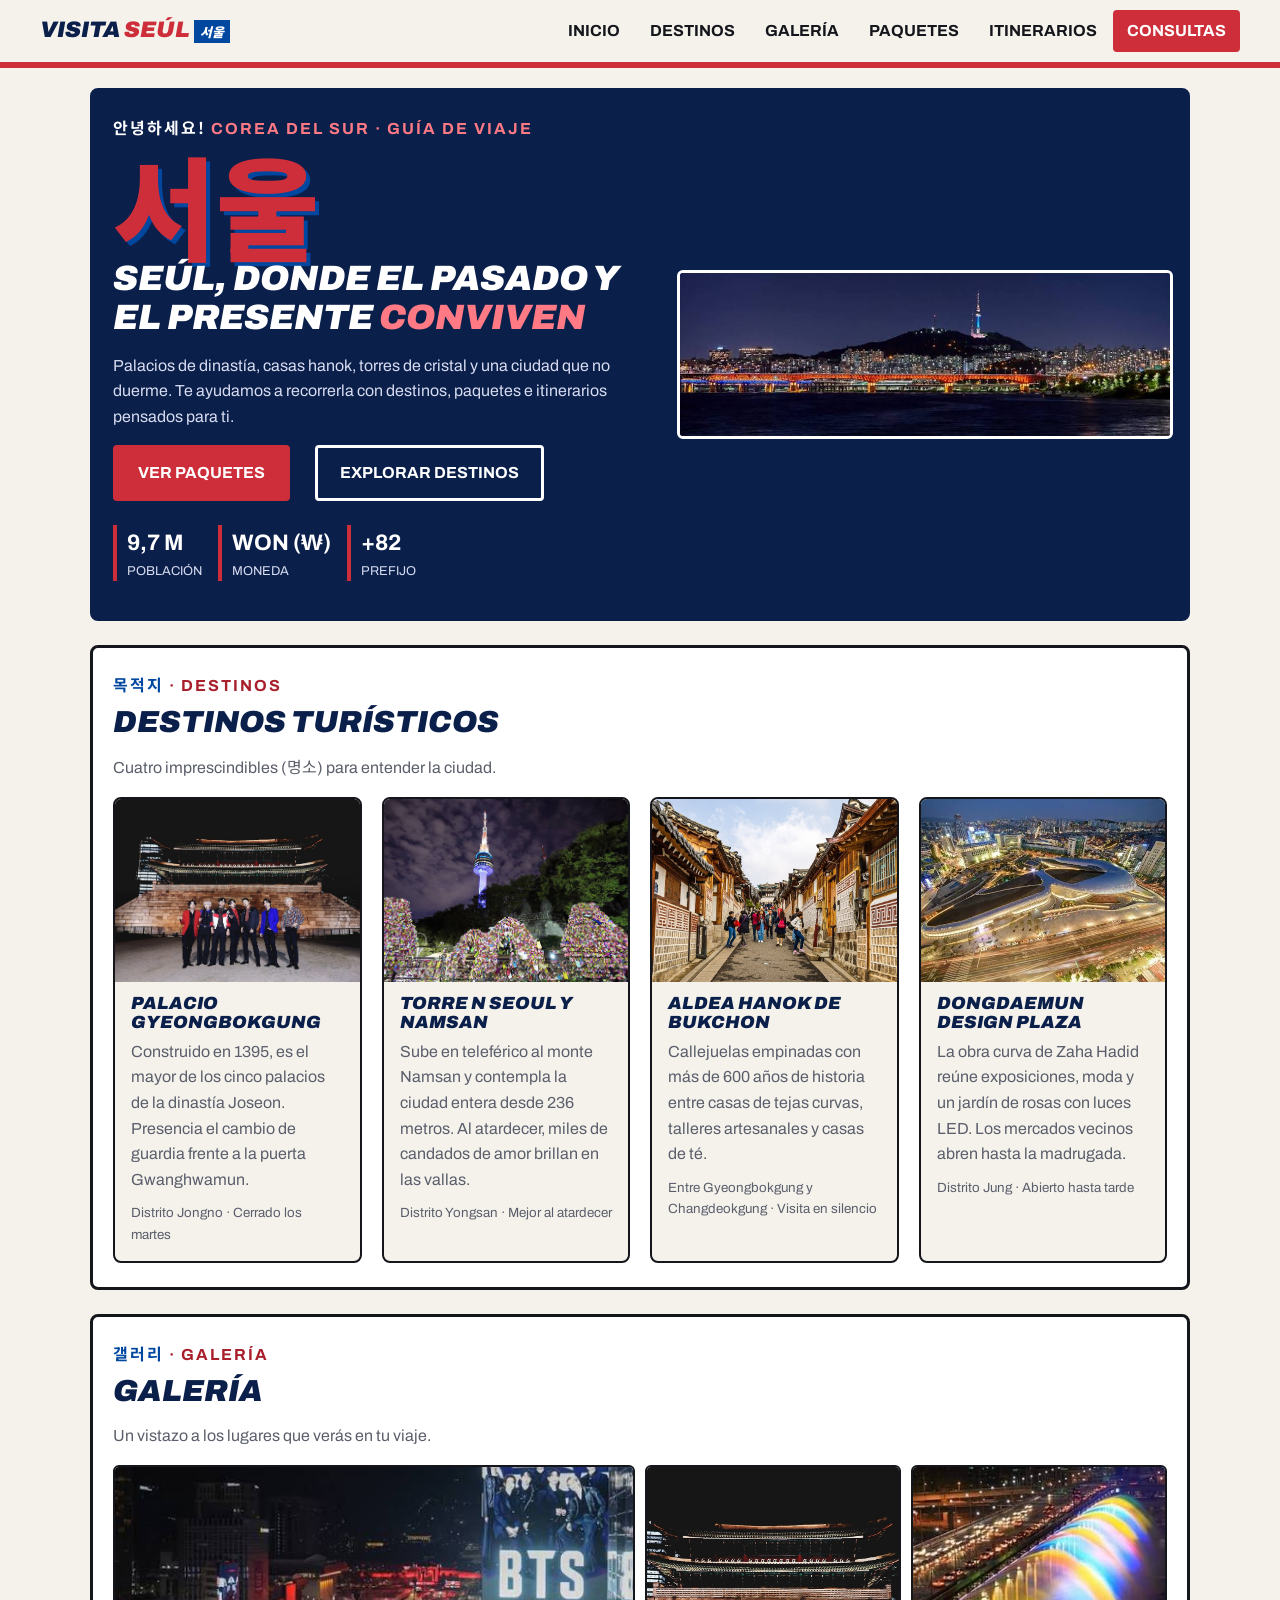
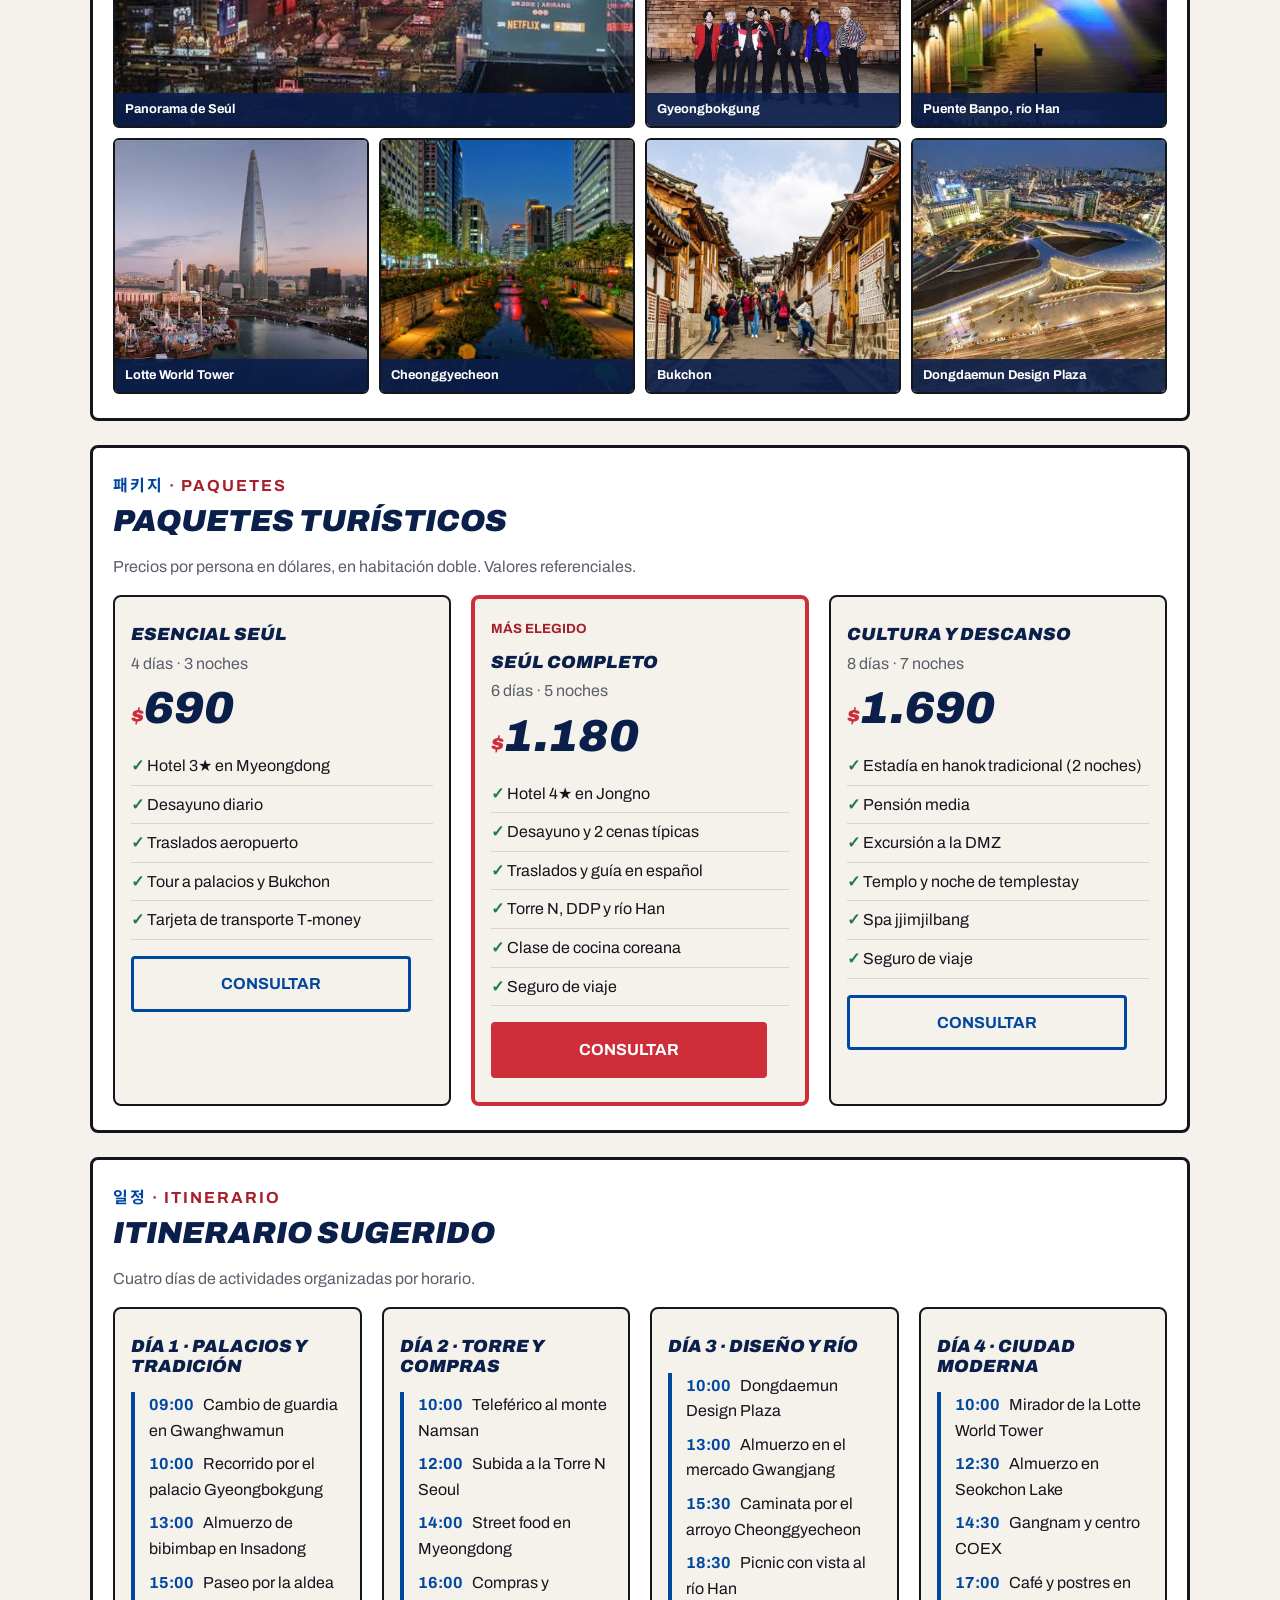
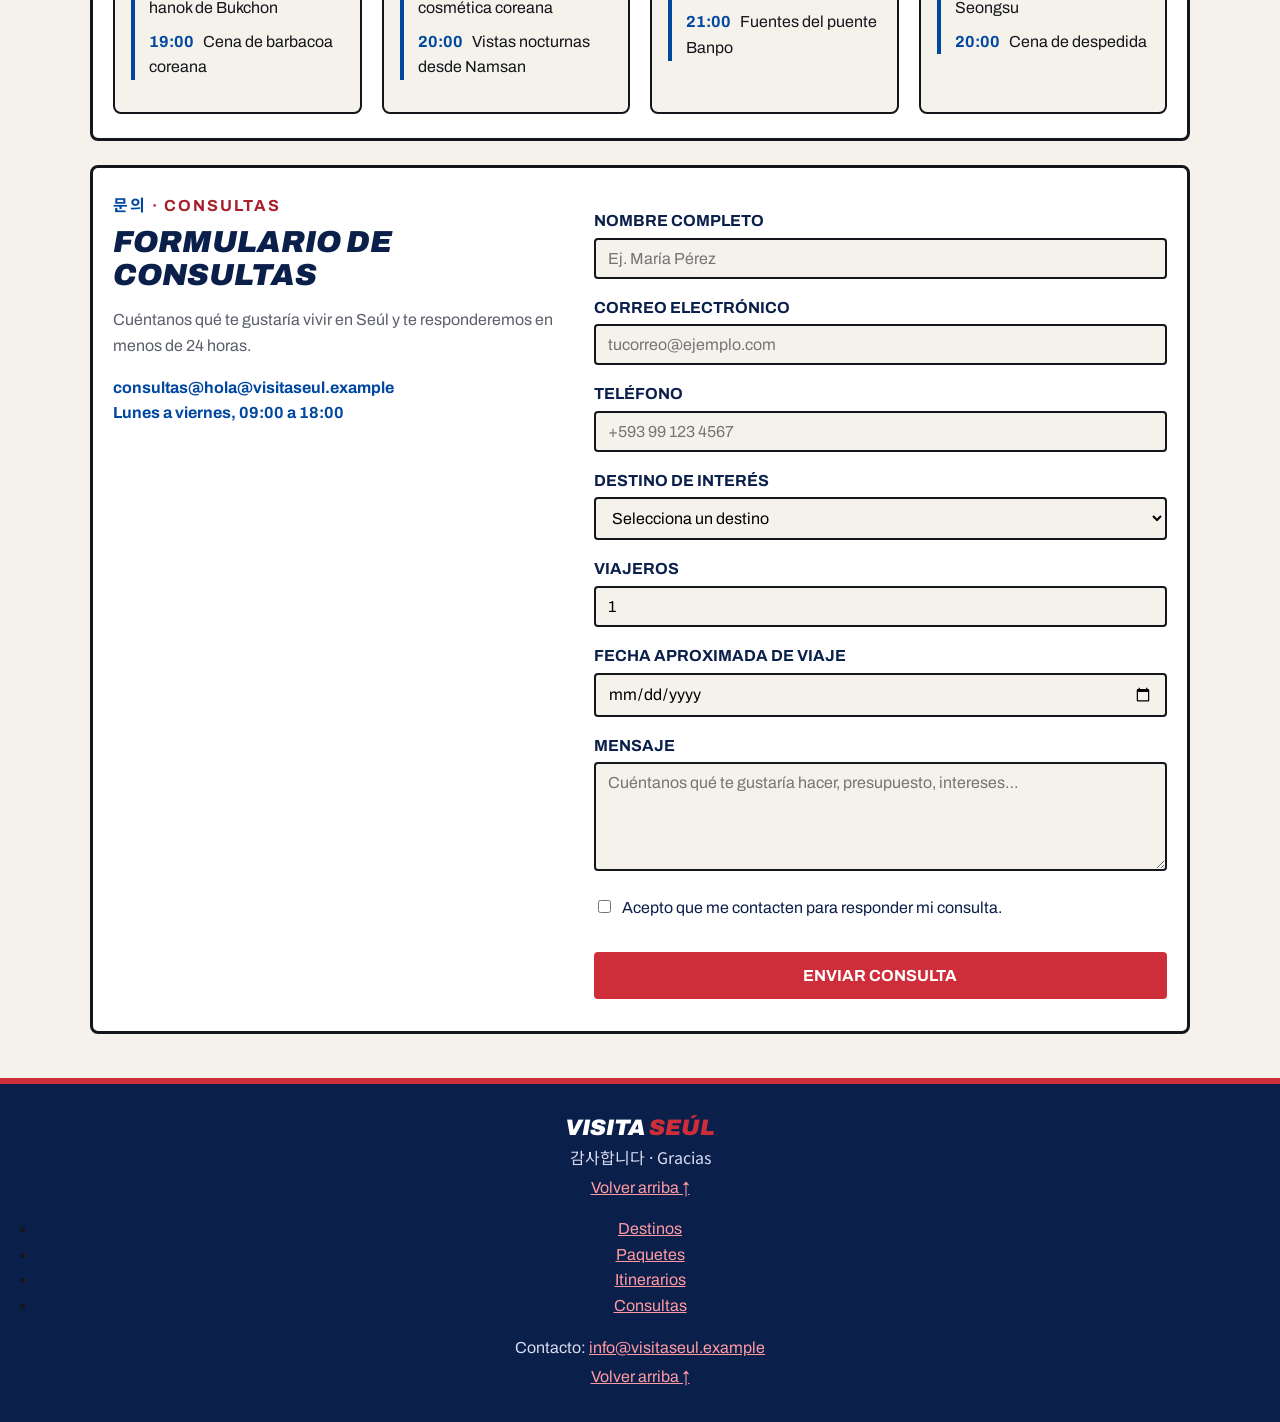
==== commit b044ff07: "Agrega enlaces de navegación y contacto al footer" ====
--- a/index.html
+++ b/index.html
@@ -7,9 +7,7 @@
     <title>Visita Seúl | Guía turística de Seúl, Corea del Sur</title>
     <link rel="preconnect" href="https://fonts.googleapis.com">
     <link rel="preconnect" href="https://fonts.gstatic.com" crossorigin>
-    <link
-        href="https://fonts.googleapis.com/css2?family=Archivo:ital,wght@0,400;0,500;0,700;0,900;1,900&family=Noto+Sans+KR:wght@500;700;900&display=swap"
-        rel="stylesheet">
+    <link href="https://fonts.googleapis.com/css2?family=Archivo:ital,wght@0,400;0,500;0,700;0,900;1,900&family=Noto+Sans+KR:wght@500;700;900&display=swap" rel="stylesheet">
     <link rel="stylesheet" href="css/styles.css">
     <link rel="icon" type="image/seulLogo.png" href="img/seulLogo.png">
 </head>
@@ -22,7 +20,6 @@
             <ul>
                 <li><a href="#inicio">Inicio</a></li>
                 <li><a href="#destinos">Destinos</a></li>
-                <li><a href="#gastronomia">Gastronomía</a></li>
                 <li><a href="#galeria">Galería</a></li>
                 <li><a href="#paquetes">Paquetes</a></li>
                 <li><a href="#itinerarios">Itinerarios</a></li>
@@ -52,8 +49,7 @@
                     <li><strong>+82</strong> Prefijo</li>
                 </ul>
             </div>
-            <img src="img/seul.jpg" alt="Ilustración de Seúl con la Torre N, un palacio y rascacielos" width="1200"
-                height="600">
+            <img src="img/seul.jpg" alt="Ilustración de Seúl con la Torre N, un palacio y rascacielos" width="1200" height="600">
         </section>
 
         <section id="destinos">
@@ -62,8 +58,7 @@
             <p class="intro">Cuatro imprescindibles (<span lang="ko">명소</span>) para entender la ciudad.</p>
             <div class="grid">
                 <article>
-                    <img src="img/gyeongbokgung.jpg" alt="Pabellón del palacio Gyeongbokgung con cerezos" width="800"
-                        height="600">
+                    <img src="img/gyeongbokgung.jpg" alt="Pabellón del palacio Gyeongbokgung con cerezos" width="800" height="600">
                     <h3>Palacio Gyeongbokgung</h3>
                     <p>Construido en 1395, es el mayor de los cinco palacios de la dinastía Joseon. Presencia el
                         cambio de guardia frente a la puerta Gwanghwamun.</p>
@@ -77,8 +72,7 @@
                     <small>Distrito Yongsan · Mejor al atardecer</small>
                 </article>
                 <article>
-                    <img src="img/bukchon.jpg" alt="Calle de casas tradicionales hanok en Bukchon" width="800"
-                        height="600">
+                    <img src="img/bukchon.jpg" alt="Calle de casas tradicionales hanok en Bukchon" width="800" height="600">
                     <h3>Aldea Hanok de Bukchon</h3>
                     <p>Callejuelas empinadas con más de 600 años de historia entre casas de tejas curvas, talleres
                         artesanales y casas de té.</p>
@@ -94,56 +88,18 @@
             </div>
         </section>
 
-        <section id="gastronomia">
-            <p class="eyebrow">Gastronomía</p>
-            <h2>Gastronomía coreana</h2>
-            <p class="intro">Platos que no puedes dejar de probar en Seúl.</p>
-            <div class="platos">
-                <article>
-                    <h3>Bibimbap</h3>
-                    <p>Arroz con vegetales, carne y huevo, con salsa gochujang.</p>
-                </article>
-                <article>
-                    <h3>Kimchi</h3>
-                    <p>Preparación fermentada tradicional a base de col china y especias.</p>
-                </article>
-                <article>
-                    <h3>Tteokbokki</h3>
-                    <p>Pasteles de arroz en forma de cilindro con salsa picante y dulce.</p>
-                </article>
-                <article>
-                    <h3>Samgyeopsal</h3>
-                    <p>Panceta de cerdo asada a la parrilla, un clásico para compartir.</p>
-                </article>
-            </div>
-        </section>
-
         <section id="galeria">
             <p class="eyebrow"><span lang="ko">갤러리</span> · Galería</p>
             <h2>Galería</h2>
             <p class="intro">Un vistazo a los lugares que verás en tu viaje.</p>
             <div class="galeria">
-                <figure><img src="img/hero.jpg" alt="Panorama ilustrado de Seúl" loading="lazy">
-                    <figcaption>Panorama de Seúl</figcaption>
-                </figure>
-                <figure><img src="img/gyeongbokgung.jpg" alt="Palacio Gyeongbokgung" loading="lazy">
-                    <figcaption>Gyeongbokgung</figcaption>
-                </figure>
-                <figure><img src="img/hangang.jpg" alt="Puente Banpo y río Han al atardecer" loading="lazy">
-                    <figcaption>Puente Banpo, río Han</figcaption>
-                </figure>
-                <figure><img src="img/lotte.jpg" alt="Lotte World Tower" loading="lazy">
-                    <figcaption>Lotte World Tower</figcaption>
-                </figure>
-                <figure><img src="img/cheonggyecheon.jpg" alt="Arroyo Cheonggyecheon con linternas" loading="lazy">
-                    <figcaption>Cheonggyecheon</figcaption>
-                </figure>
-                <figure><img src="img/bukchon.jpg" alt="Casas hanok de Bukchon" loading="lazy">
-                    <figcaption>Bukchon</figcaption>
-                </figure>
-                <figure><img src="img/ddp.jpg" alt="Dongdaemun Design Plaza" loading="lazy">
-                    <figcaption>Dongdaemun Design Plaza</figcaption>
-                </figure>
+                <figure><img src="img/hero.jpg" alt="Panorama ilustrado de Seúl" loading="lazy"><figcaption>Panorama de Seúl</figcaption></figure>
+                <figure><img src="img/gyeongbokgung.jpg" alt="Palacio Gyeongbokgung" loading="lazy"><figcaption>Gyeongbokgung</figcaption></figure>
+                <figure><img src="img/hangang.jpg" alt="Puente Banpo y río Han al atardecer" loading="lazy"><figcaption>Puente Banpo, río Han</figcaption></figure>
+                <figure><img src="img/lotte.jpg" alt="Lotte World Tower" loading="lazy"><figcaption>Lotte World Tower</figcaption></figure>
+                <figure><img src="img/cheonggyecheon.jpg" alt="Arroyo Cheonggyecheon con linternas" loading="lazy"><figcaption>Cheonggyecheon</figcaption></figure>
+                <figure><img src="img/bukchon.jpg" alt="Casas hanok de Bukchon" loading="lazy"><figcaption>Bukchon</figcaption></figure>
+                <figure><img src="img/ddp.jpg" alt="Dongdaemun Design Plaza" loading="lazy"><figcaption>Dongdaemun Design Plaza</figcaption></figure>
             </div>
         </section>
 
@@ -310,8 +266,26 @@
         <p class="brand">Visita <em>Seúl</em></p>
         <p lang="ko" class="gracias-ko">감사합니다 · Gracias</p>
         <p><a href="#inicio">Volver arriba ↑</a></p>
+        <ul class="footer-links">
+            <li><a href="#destinos">Destinos</a></li>
+            <li><a href="#paquetes">Paquetes</a></li>
+            <li><a href="#itinerarios">Itinerarios</a></li>
+            <li><a href="#consultas">Consultas</a></li>
+        </ul>
+
+        <p>
+            Contacto:
+            <a href="mailto:info@visitaseul.example">
+                info@visitaseul.example
+            </a>
+        </p>
+
+        <p>
+            <a href="#inicio">Volver arriba ↑</a>
+        </p>
     </footer>
 
 </body>
 
-</html>+</html>
+
--- a/css/styles.css
+++ b/css/styles.css
@@ -166,11 +166,6 @@
 .gracias img { border: 3px solid #14161c; border-radius: 6px; margin: 0 auto 16px; }
 .gracias .hangul { color: #cd2e3a; font-size: 3rem; margin: 0; }
 
-/* ===== Preguntas frecuentes (Mario) ===== */
-#faq details { background: #fff; border: 1px solid #d9d4c8; margin-bottom: 8px; padding: 10px 14px; }
-#faq summary { cursor: pointer; font-weight: 700; color: #0b1f4b; }
-#faq details [open] summary { color: #cd2e3a; }
-
 @media (min-width: 700px) {
     .grid { grid-template-columns: 1fr 1fr; }
     .galeria { grid-template-columns: repeat(3, 1fr); }
@@ -188,4 +183,10 @@
     .galeria { grid-template-columns: repeat(4, 1fr); }
     .galeria figure:first-child { grid-column: 1 / 3; }
     #consultas { display: grid; grid-template-columns: 1fr 1.3fr; gap: 40px; align-items: start; }
+}
+
+.platos { display: grid; gap: 16px; grid-template-columns: 1fr; }
+.platos article { background: #fff; border-left: 6px solid #cd2e3a; padding: 14px 16px; }
+@media (min-width: 700px) {
+  .platos { grid-template-columns: repeat(2, 1fr); }
 }
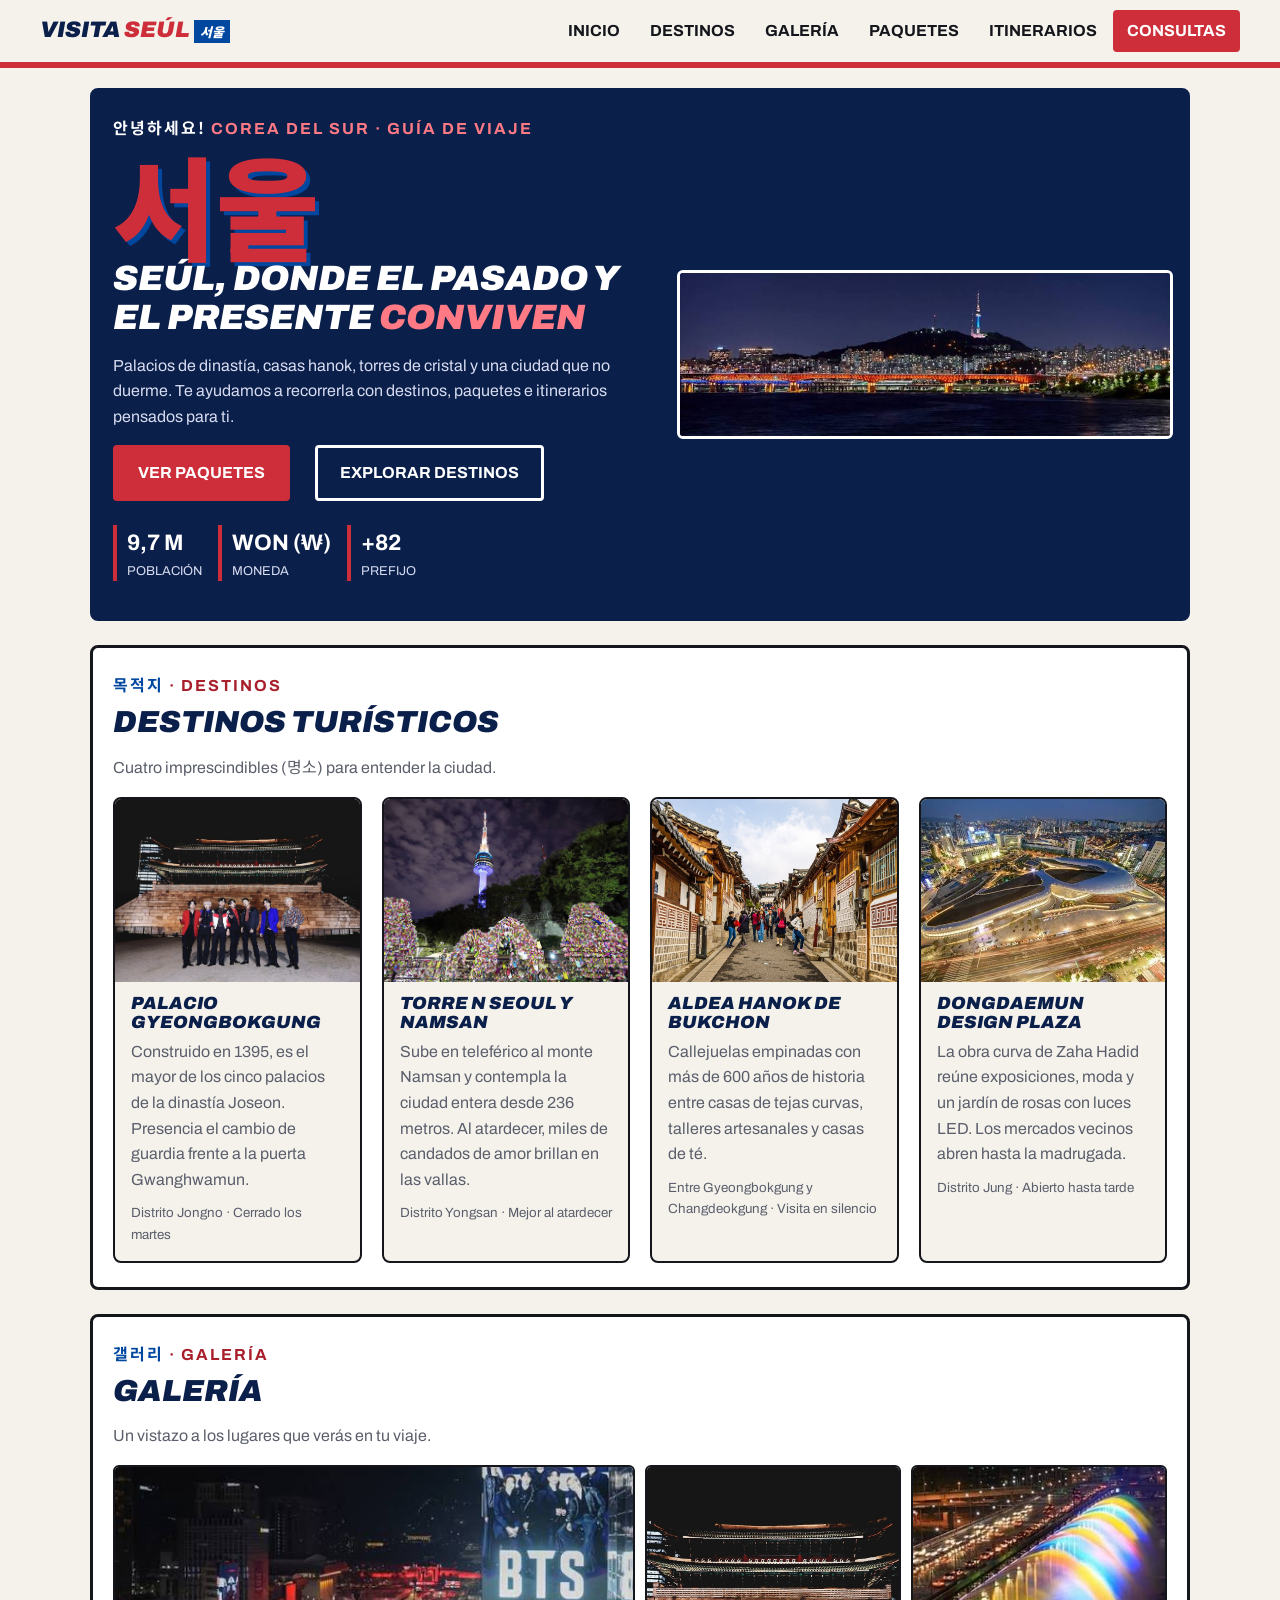
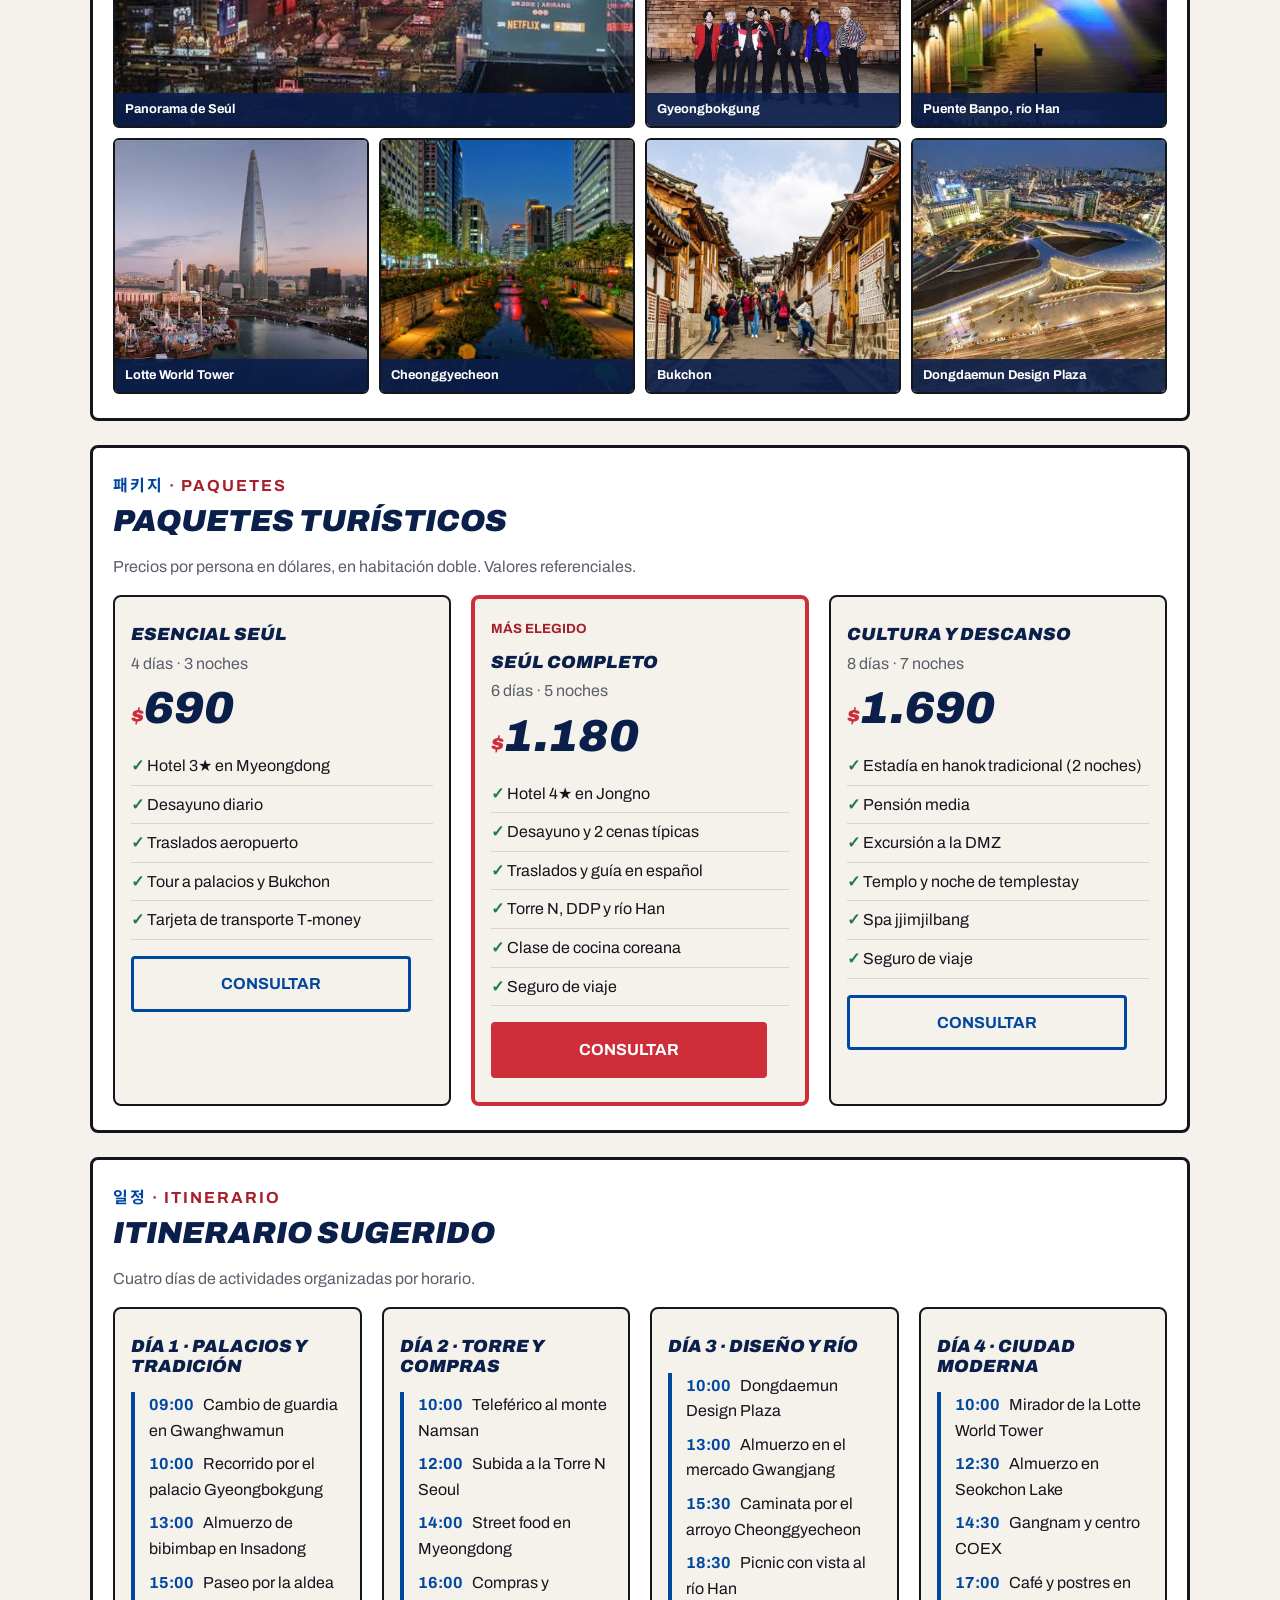
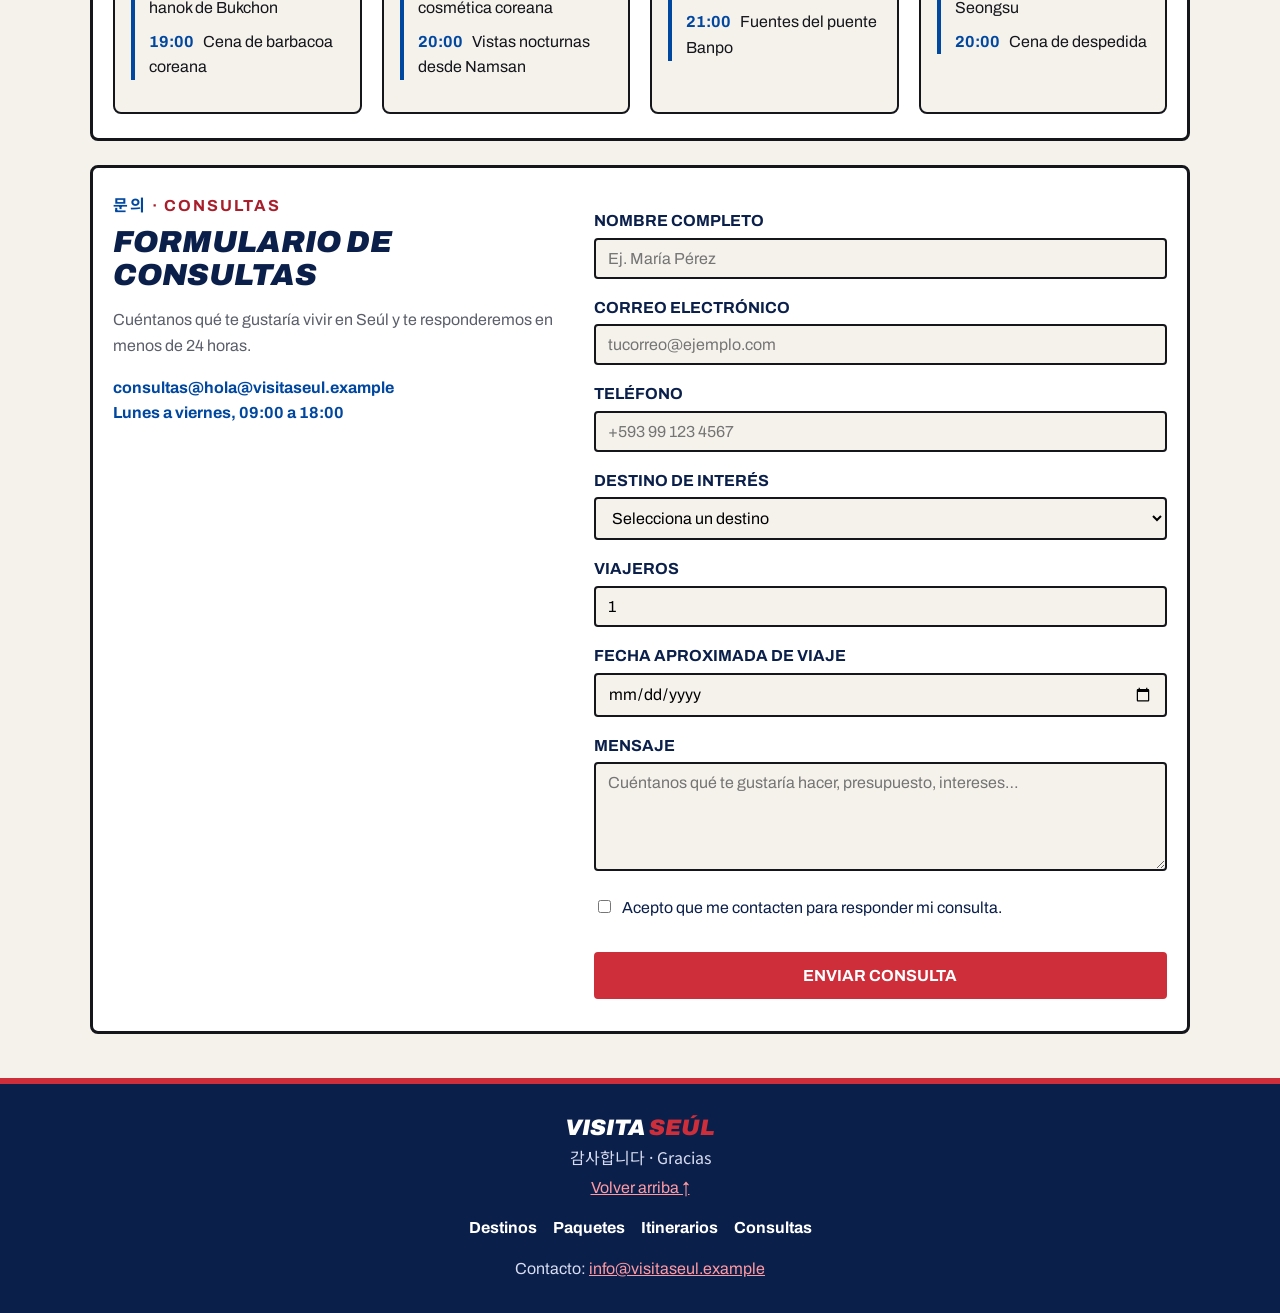
==== commit 9a21fbcc: "Corrige enlace duplicado en el footer" ====
--- a/index.html
+++ b/index.html
@@ -279,10 +279,7 @@
                 info@visitaseul.example
             </a>
         </p>
-
-        <p>
-            <a href="#inicio">Volver arriba ↑</a>
-        </p>
+        
     </footer>
 
 </body>
--- a/css/styles.css
+++ b/css/styles.css
@@ -162,6 +162,31 @@
 footer .brand { color: white; }
 footer a { color: #ff9aa2; }
 
+.footer-links {
+    list-style: none;
+    padding: 0;
+    margin: 15px 0;
+    display: flex;
+    justify-content: center;
+    flex-wrap: wrap;
+    gap: 16px;
+}
+
+.footer-links a {
+    color: #ffffff;
+    font-weight: 700;
+    text-decoration: none;
+}
+
+.footer-links a:hover {
+    color: #ff9aa2;
+    text-decoration: underline;
+}
+
+footer a:hover {
+    color: white;
+}
+
 .gracias { max-width: 480px; margin: 0 auto; padding: 40px 20px; text-align: center; }
 .gracias img { border: 3px solid #14161c; border-radius: 6px; margin: 0 auto 16px; }
 .gracias .hangul { color: #cd2e3a; font-size: 3rem; margin: 0; }
@@ -183,10 +208,4 @@
     .galeria { grid-template-columns: repeat(4, 1fr); }
     .galeria figure:first-child { grid-column: 1 / 3; }
     #consultas { display: grid; grid-template-columns: 1fr 1.3fr; gap: 40px; align-items: start; }
-}
-
-.platos { display: grid; gap: 16px; grid-template-columns: 1fr; }
-.platos article { background: #fff; border-left: 6px solid #cd2e3a; padding: 14px 16px; }
-@media (min-width: 700px) {
-  .platos { grid-template-columns: repeat(2, 1fr); }
 }
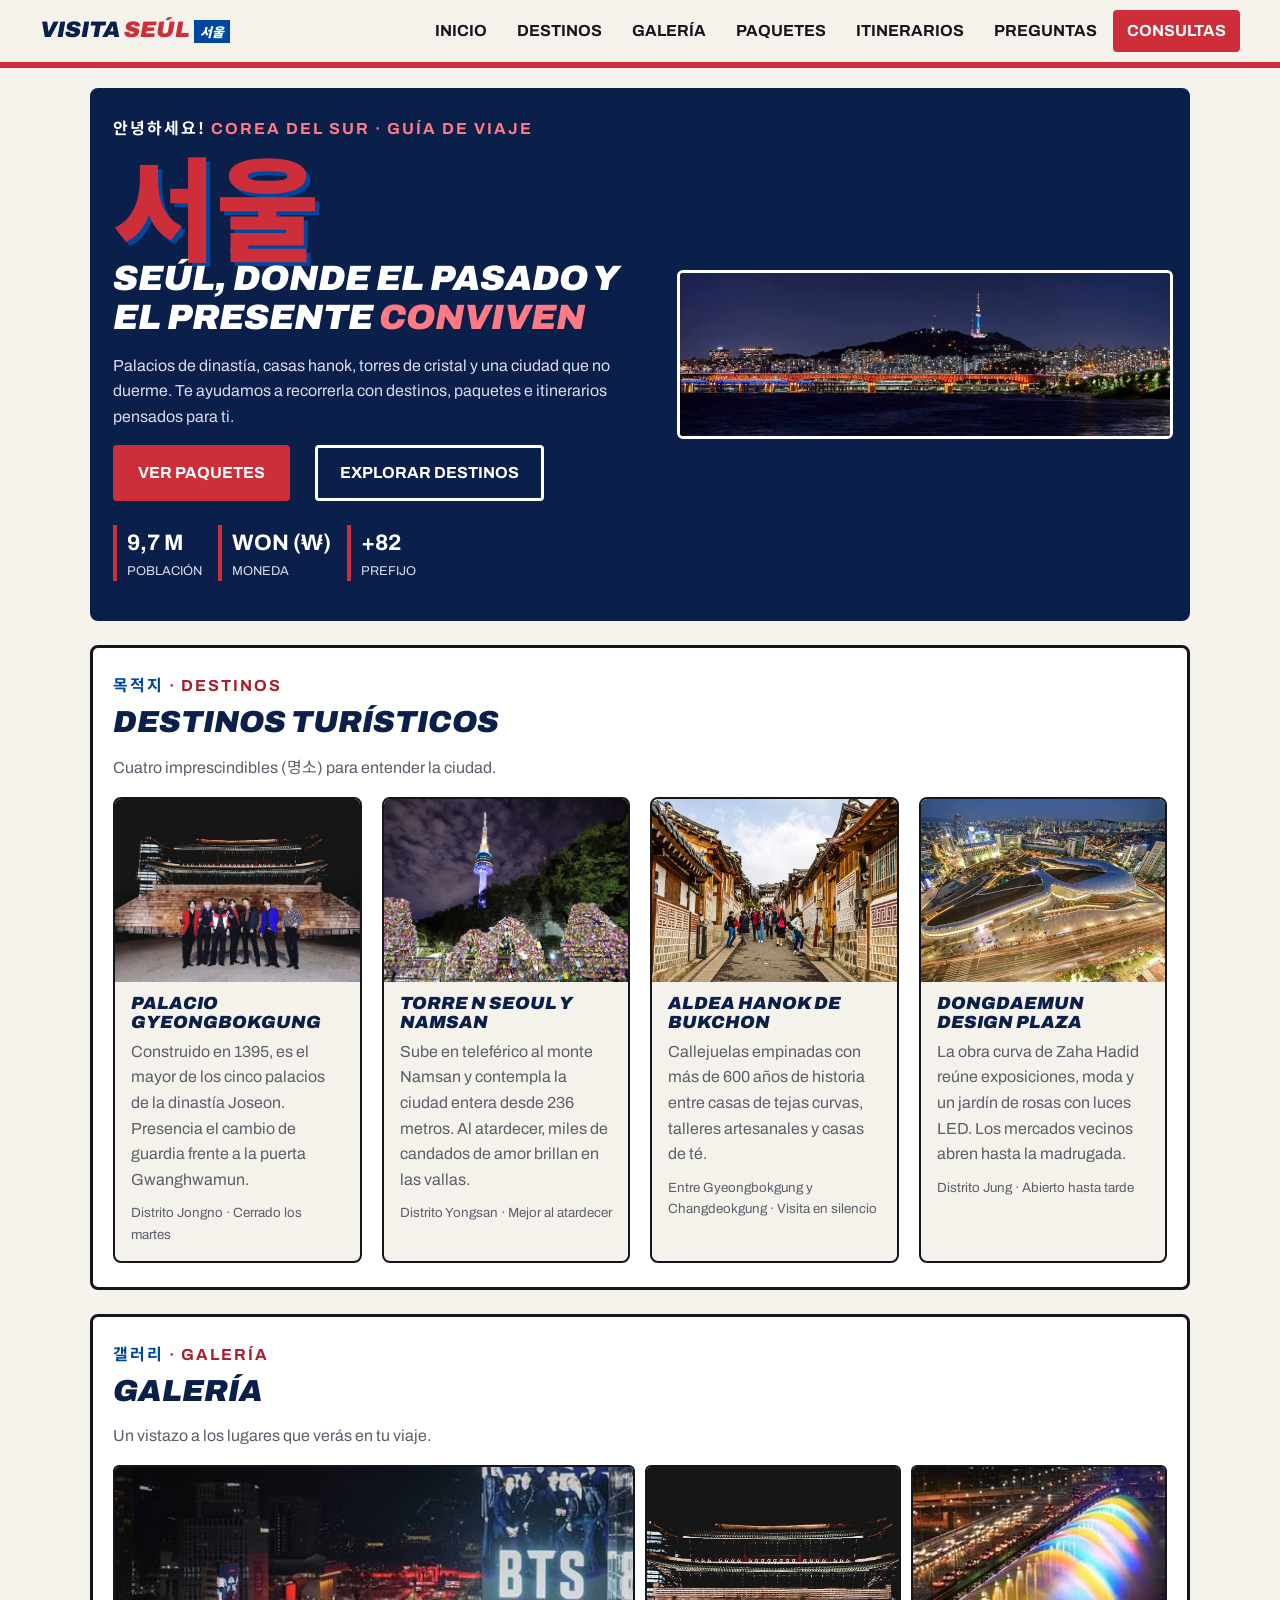
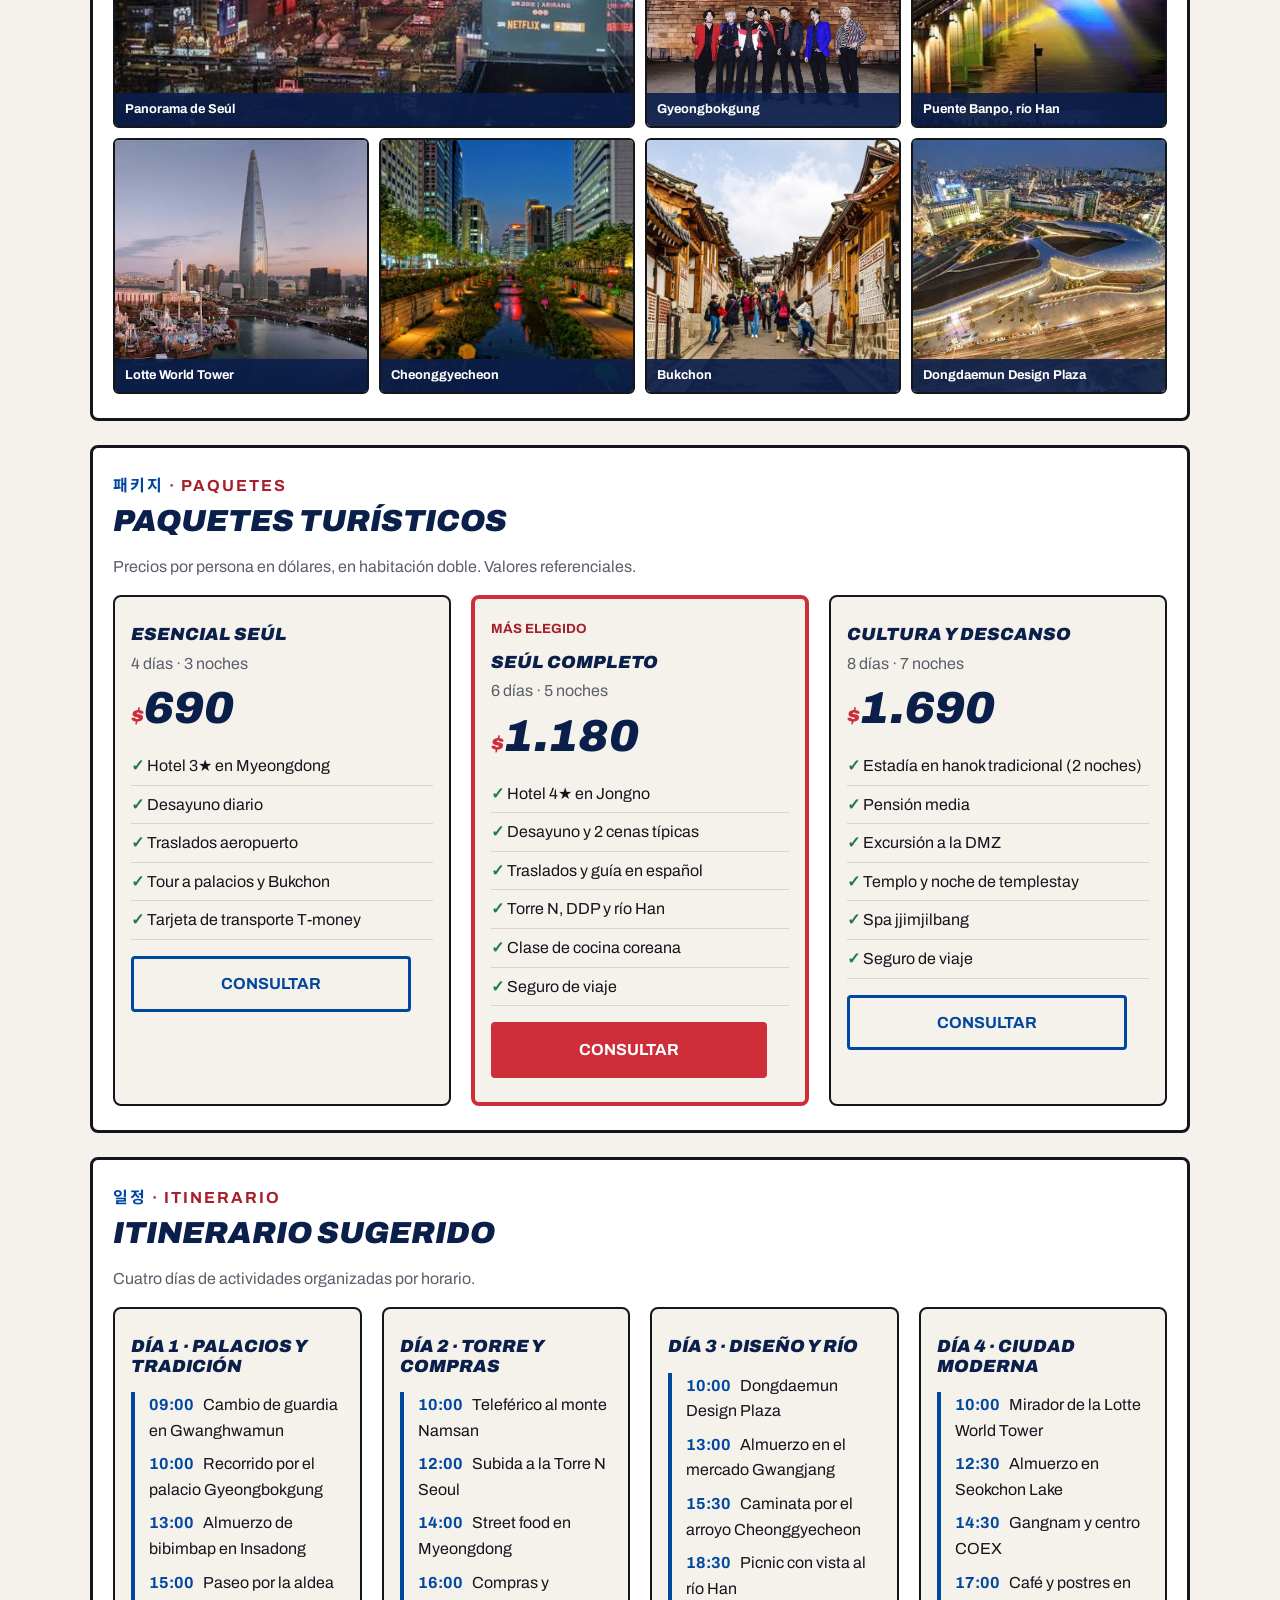
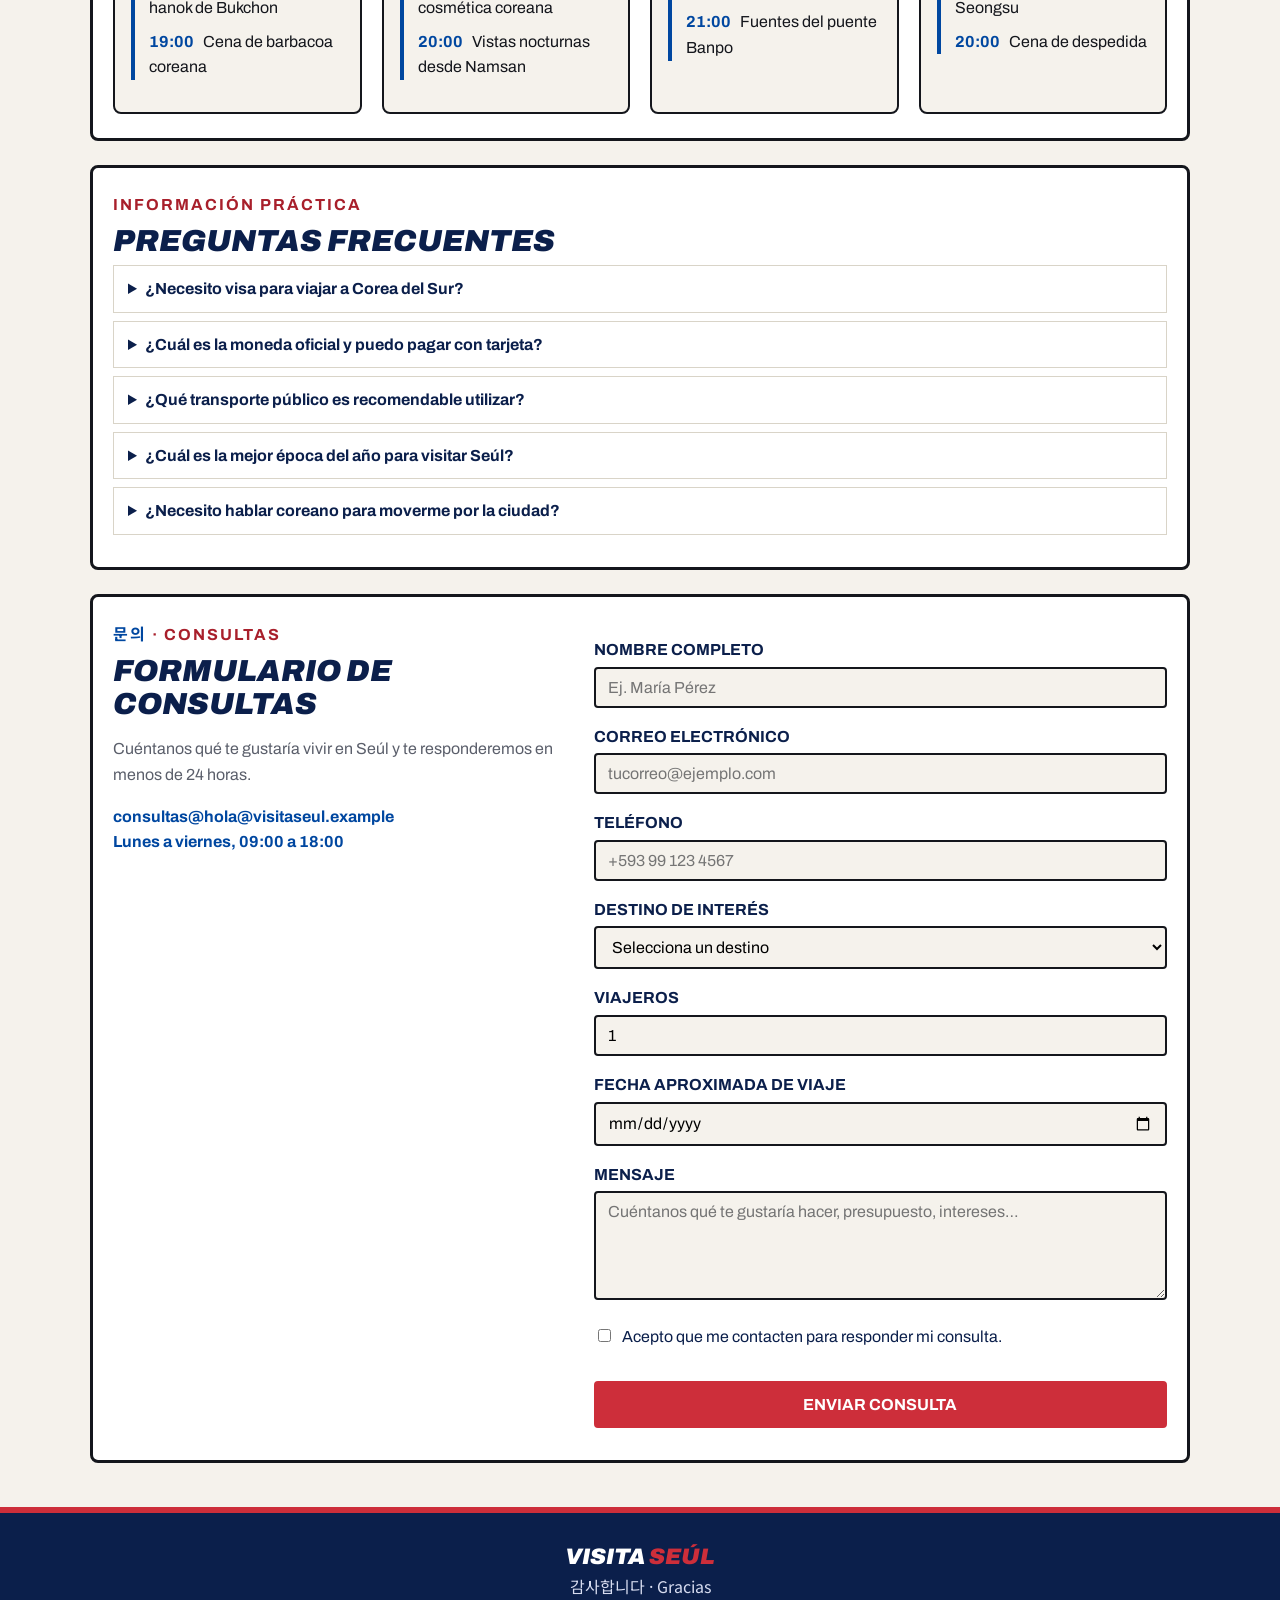
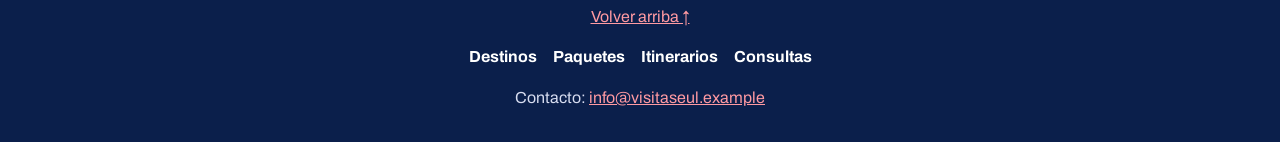
==== commit 2cd4d371: "Merge branch 'main' into feature/preguntas-frecuentes" ====
--- a/index.html
+++ b/index.html
@@ -23,6 +23,7 @@
                 <li><a href="#galeria">Galería</a></li>
                 <li><a href="#paquetes">Paquetes</a></li>
                 <li><a href="#itinerarios">Itinerarios</a></li>
+                <li><a href="#faq">Preguntas</a></li>
                 <li><a href="#consultas" class="cta">Consultas</a></li>
             </ul>
         </nav>
@@ -201,6 +202,33 @@
             </div>
         </section>
 
+        <section id="faq">
+            <p class="eyebrow">Información práctica</p>
+            <h2>Preguntas frecuentes</h2>
+            <details>
+                <summary>¿Necesito visa para viajar a Corea del Sur?</summary>
+                <p>Depende de tu nacionalidad. Consulta a la embajada antes de viajar.</p>
+            </details>
+            <!-- 4 preguntas más con la misma estructura -->
+            <details>
+                <summary>¿Cuál es la moneda oficial y puedo pagar con tarjeta?</summary>
+                <p>El won surcoreano (KRW). Las tarjetas son aceptadas en casi todos lados, pero es útil llevar efectivo para pequeños comercios.</p>
+            </details>
+            <details>
+                <summary>¿Qué transporte público es recomendable utilizar?</summary>
+                <p>La tarjeta recargable T-money es ideal para metro, autobuses y tiendas de conveniencia.</p>
+            </details>
+            <details>
+                <summary>¿Cuál es la mejor época del año para visitar Seúl?</summary>
+                <p>Primavera (marzo a mayo) y otoño (septiembre a noviembre) por su clima agradable.</p>
+            </details>
+            <details>
+                <summary>¿Necesito hablar coreano para moverme por la ciudad?</summary>
+                <p>No es estrictamente necesario, ya que la señalización principal está en inglés y coreano, y las aplicaciones de traducción funcionan muy bien.</p>
+            </details>
+        </section>
+
+
         <section id="consultas">
             <div>
                 <p class="eyebrow"><span lang="ko">문의</span> · Consultas</p>
--- a/css/styles.css
+++ b/css/styles.css
@@ -191,6 +191,11 @@
 .gracias img { border: 3px solid #14161c; border-radius: 6px; margin: 0 auto 16px; }
 .gracias .hangul { color: #cd2e3a; font-size: 3rem; margin: 0; }
 
+/* ===== Preguntas frecuentes (Mario) ===== */
+#faq details { background: #fff; border: 1px solid #d9d4c8; margin-bottom: 8px; padding: 10px 14px; }
+#faq summary { cursor: pointer; font-weight: 700; color: #0b1f4b; }
+#faq details [open] summary { color: #cd2e3a; }
+
 @media (min-width: 700px) {
     .grid { grid-template-columns: 1fr 1fr; }
     .galeria { grid-template-columns: repeat(3, 1fr); }
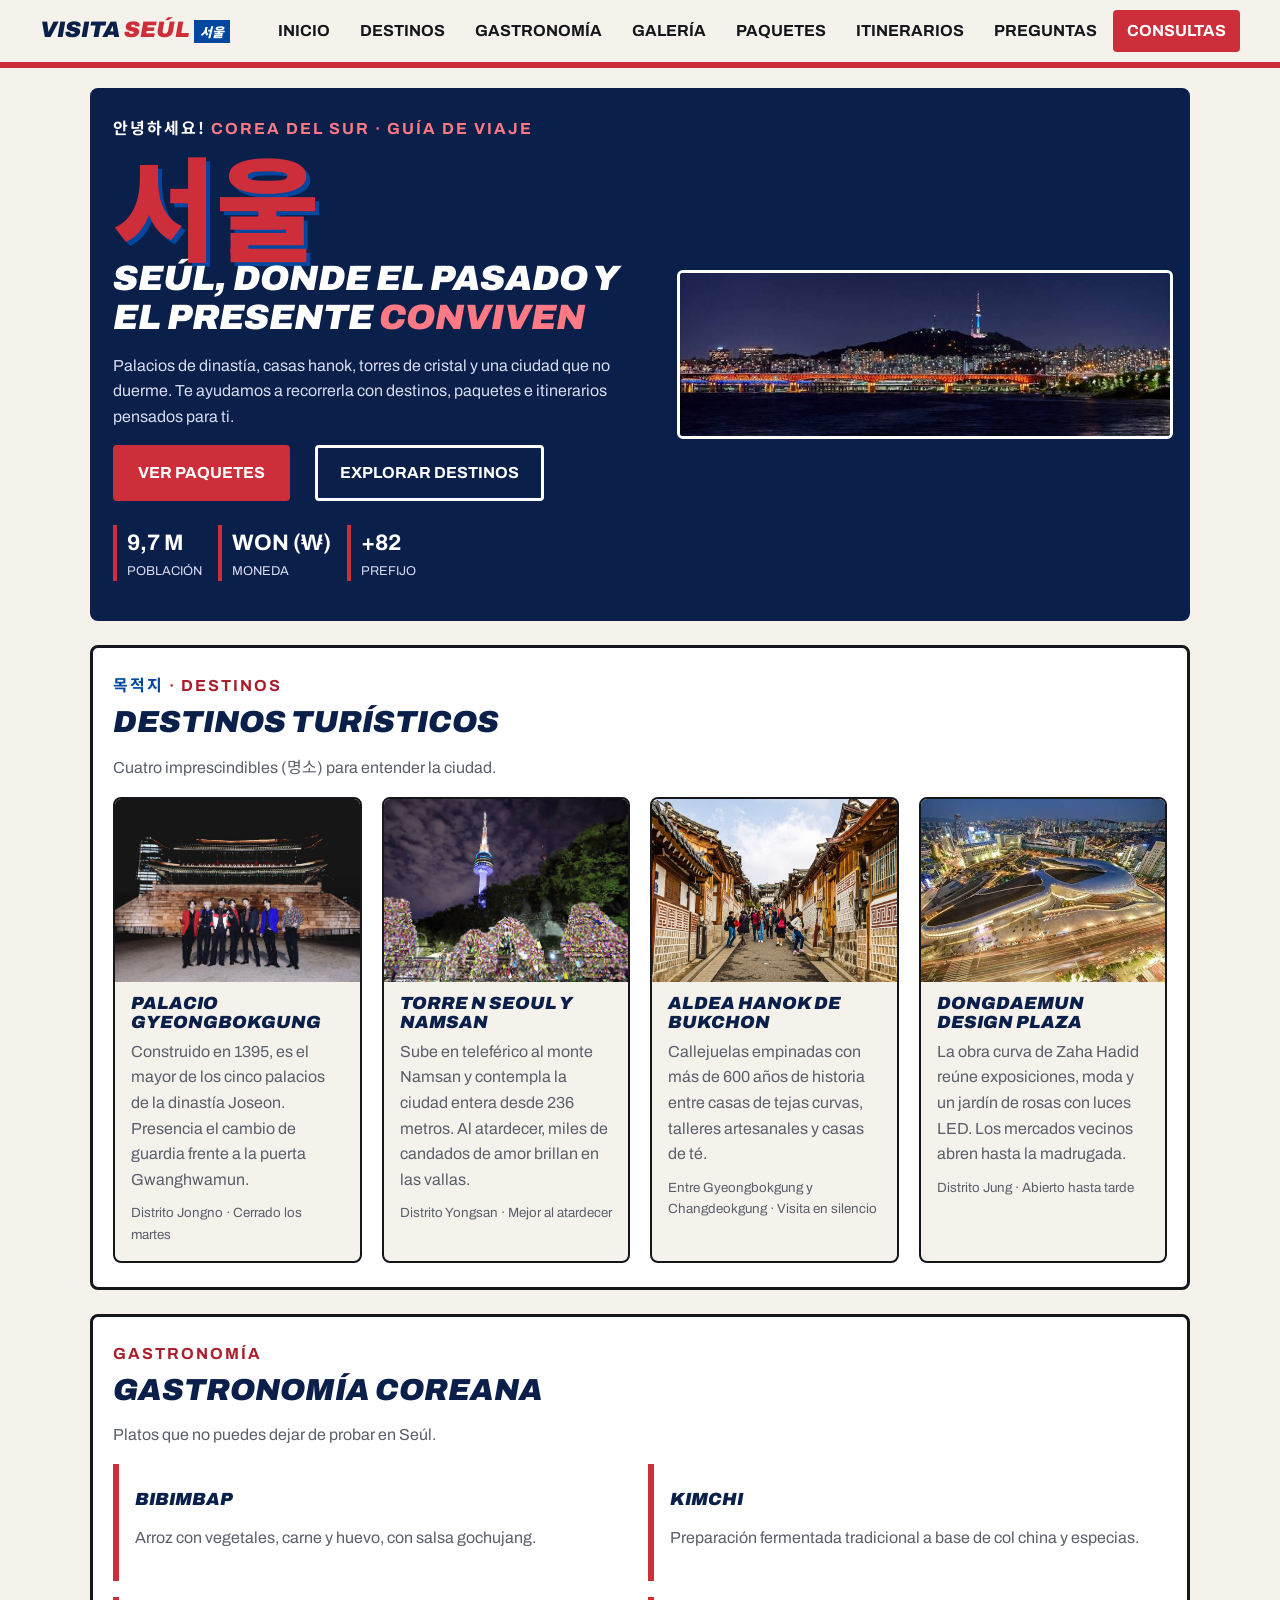
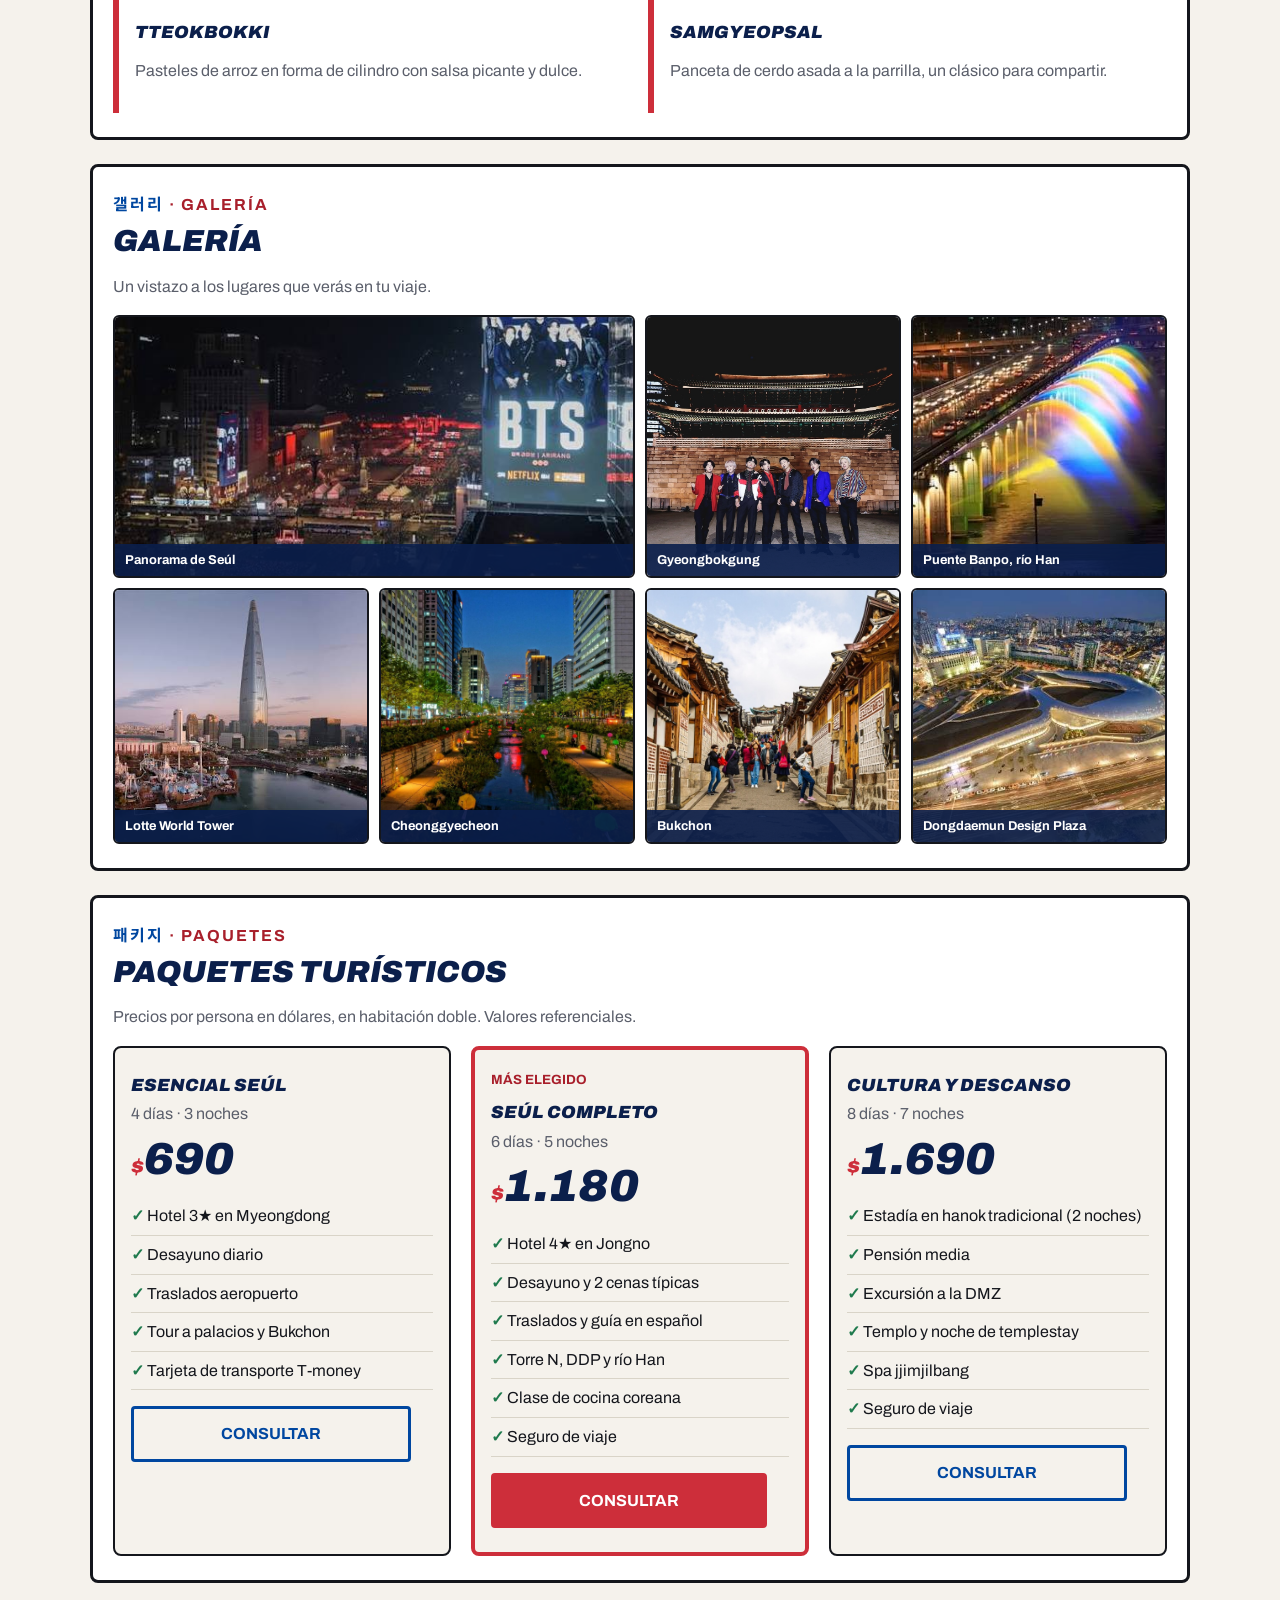
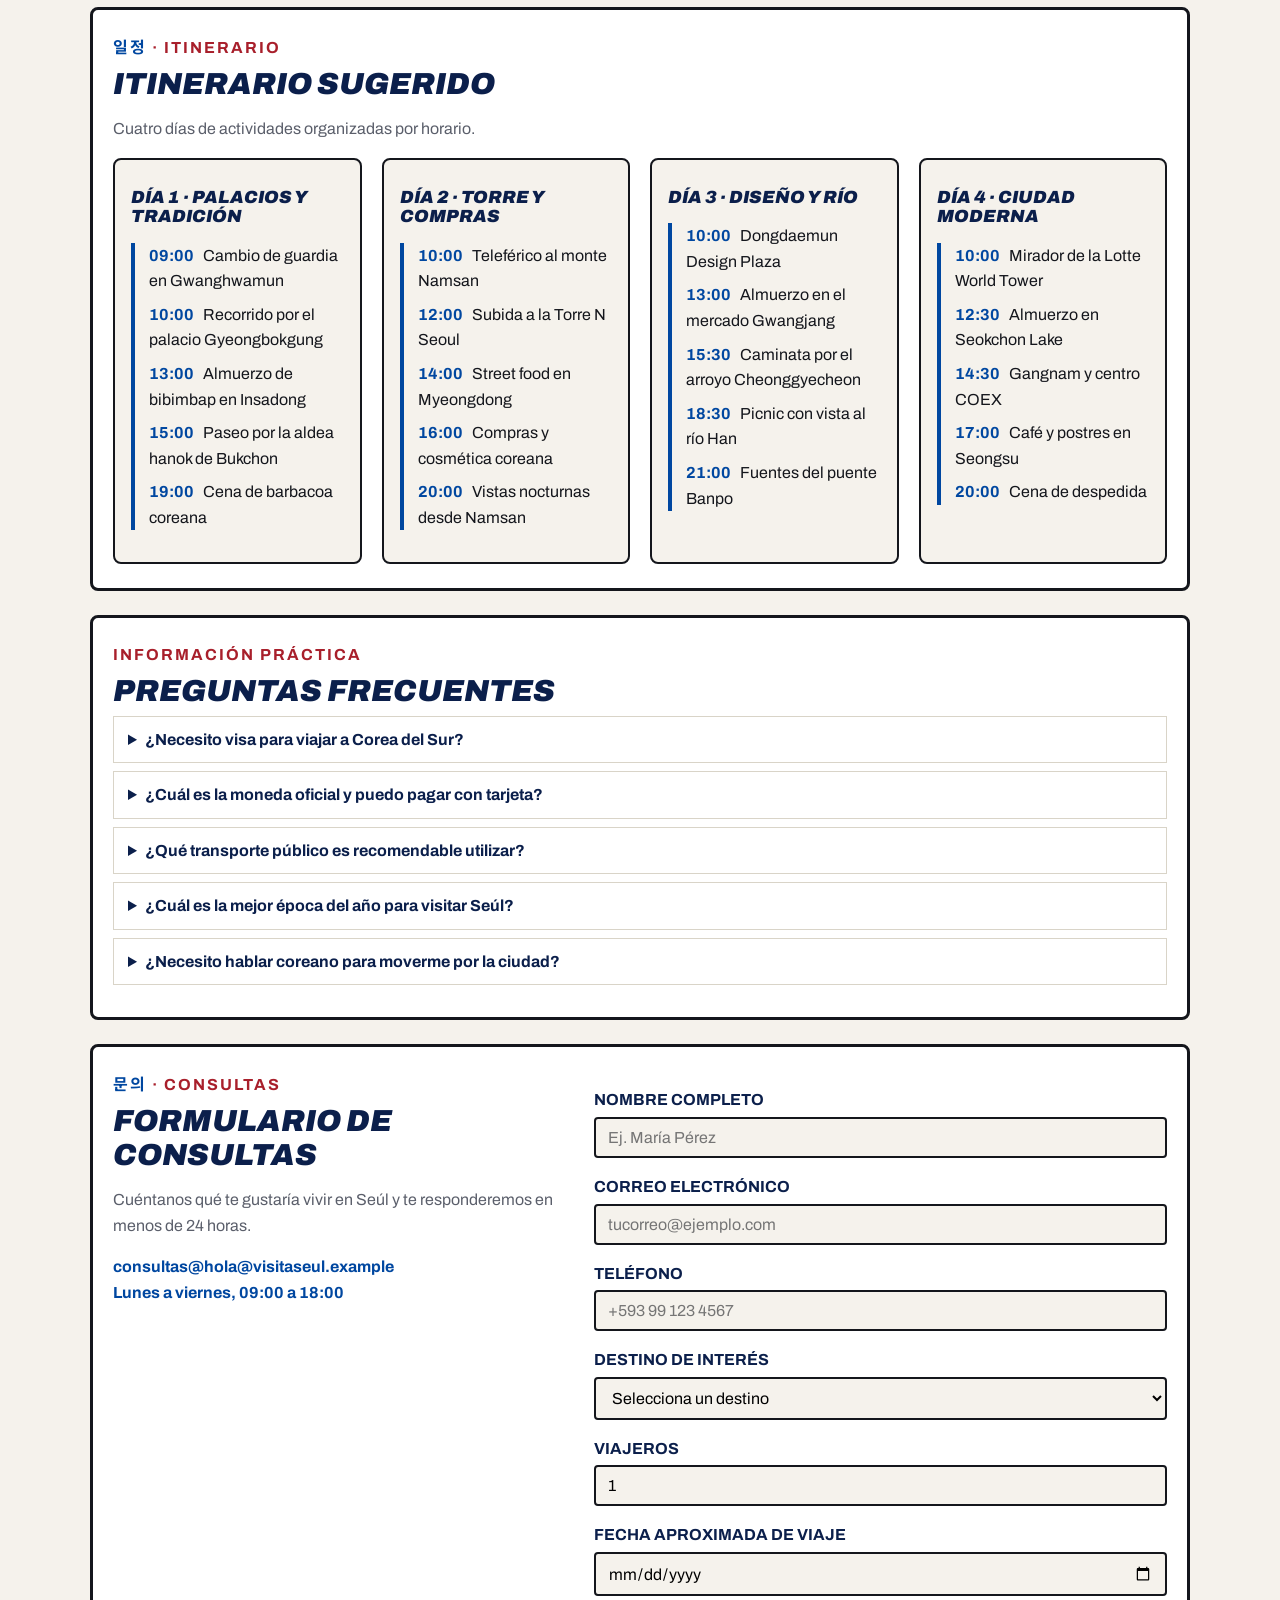
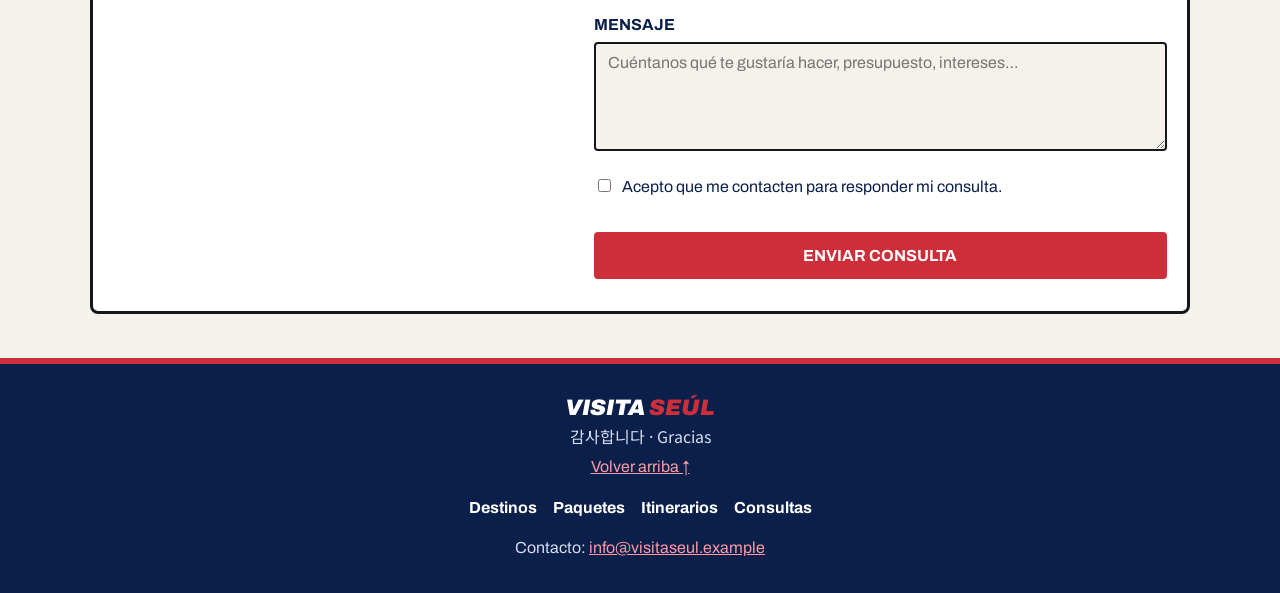
==== commit 212e4169: "Merge pull request #4 from tammycaizapanta/feature/gastronomia Implementa la sección de Gastronomía " ====
--- a/index.html
+++ b/index.html
@@ -7,7 +7,9 @@
     <title>Visita Seúl | Guía turística de Seúl, Corea del Sur</title>
     <link rel="preconnect" href="https://fonts.googleapis.com">
     <link rel="preconnect" href="https://fonts.gstatic.com" crossorigin>
-    <link href="https://fonts.googleapis.com/css2?family=Archivo:ital,wght@0,400;0,500;0,700;0,900;1,900&family=Noto+Sans+KR:wght@500;700;900&display=swap" rel="stylesheet">
+    <link
+        href="https://fonts.googleapis.com/css2?family=Archivo:ital,wght@0,400;0,500;0,700;0,900;1,900&family=Noto+Sans+KR:wght@500;700;900&display=swap"
+        rel="stylesheet">
     <link rel="stylesheet" href="css/styles.css">
     <link rel="icon" type="image/seulLogo.png" href="img/seulLogo.png">
 </head>
@@ -20,6 +22,7 @@
             <ul>
                 <li><a href="#inicio">Inicio</a></li>
                 <li><a href="#destinos">Destinos</a></li>
+                <li><a href="#gastronomia">Gastronomía</a></li>
                 <li><a href="#galeria">Galería</a></li>
                 <li><a href="#paquetes">Paquetes</a></li>
                 <li><a href="#itinerarios">Itinerarios</a></li>
@@ -50,7 +53,8 @@
                     <li><strong>+82</strong> Prefijo</li>
                 </ul>
             </div>
-            <img src="img/seul.jpg" alt="Ilustración de Seúl con la Torre N, un palacio y rascacielos" width="1200" height="600">
+            <img src="img/seul.jpg" alt="Ilustración de Seúl con la Torre N, un palacio y rascacielos" width="1200"
+                height="600">
         </section>
 
         <section id="destinos">
@@ -59,7 +63,8 @@
             <p class="intro">Cuatro imprescindibles (<span lang="ko">명소</span>) para entender la ciudad.</p>
             <div class="grid">
                 <article>
-                    <img src="img/gyeongbokgung.jpg" alt="Pabellón del palacio Gyeongbokgung con cerezos" width="800" height="600">
+                    <img src="img/gyeongbokgung.jpg" alt="Pabellón del palacio Gyeongbokgung con cerezos" width="800"
+                        height="600">
                     <h3>Palacio Gyeongbokgung</h3>
                     <p>Construido en 1395, es el mayor de los cinco palacios de la dinastía Joseon. Presencia el
                         cambio de guardia frente a la puerta Gwanghwamun.</p>
@@ -73,7 +78,8 @@
                     <small>Distrito Yongsan · Mejor al atardecer</small>
                 </article>
                 <article>
-                    <img src="img/bukchon.jpg" alt="Calle de casas tradicionales hanok en Bukchon" width="800" height="600">
+                    <img src="img/bukchon.jpg" alt="Calle de casas tradicionales hanok en Bukchon" width="800"
+                        height="600">
                     <h3>Aldea Hanok de Bukchon</h3>
                     <p>Callejuelas empinadas con más de 600 años de historia entre casas de tejas curvas, talleres
                         artesanales y casas de té.</p>
@@ -89,18 +95,56 @@
             </div>
         </section>
 
+        <section id="gastronomia">
+            <p class="eyebrow">Gastronomía</p>
+            <h2>Gastronomía coreana</h2>
+            <p class="intro">Platos que no puedes dejar de probar en Seúl.</p>
+            <div class="platos">
+                <article>
+                    <h3>Bibimbap</h3>
+                    <p>Arroz con vegetales, carne y huevo, con salsa gochujang.</p>
+                </article>
+                <article>
+                    <h3>Kimchi</h3>
+                    <p>Preparación fermentada tradicional a base de col china y especias.</p>
+                </article>
+                <article>
+                    <h3>Tteokbokki</h3>
+                    <p>Pasteles de arroz en forma de cilindro con salsa picante y dulce.</p>
+                </article>
+                <article>
+                    <h3>Samgyeopsal</h3>
+                    <p>Panceta de cerdo asada a la parrilla, un clásico para compartir.</p>
+                </article>
+            </div>
+        </section>
+
         <section id="galeria">
             <p class="eyebrow"><span lang="ko">갤러리</span> · Galería</p>
             <h2>Galería</h2>
             <p class="intro">Un vistazo a los lugares que verás en tu viaje.</p>
             <div class="galeria">
-                <figure><img src="img/hero.jpg" alt="Panorama ilustrado de Seúl" loading="lazy"><figcaption>Panorama de Seúl</figcaption></figure>
-                <figure><img src="img/gyeongbokgung.jpg" alt="Palacio Gyeongbokgung" loading="lazy"><figcaption>Gyeongbokgung</figcaption></figure>
-                <figure><img src="img/hangang.jpg" alt="Puente Banpo y río Han al atardecer" loading="lazy"><figcaption>Puente Banpo, río Han</figcaption></figure>
-                <figure><img src="img/lotte.jpg" alt="Lotte World Tower" loading="lazy"><figcaption>Lotte World Tower</figcaption></figure>
-                <figure><img src="img/cheonggyecheon.jpg" alt="Arroyo Cheonggyecheon con linternas" loading="lazy"><figcaption>Cheonggyecheon</figcaption></figure>
-                <figure><img src="img/bukchon.jpg" alt="Casas hanok de Bukchon" loading="lazy"><figcaption>Bukchon</figcaption></figure>
-                <figure><img src="img/ddp.jpg" alt="Dongdaemun Design Plaza" loading="lazy"><figcaption>Dongdaemun Design Plaza</figcaption></figure>
+                <figure><img src="img/hero.jpg" alt="Panorama ilustrado de Seúl" loading="lazy">
+                    <figcaption>Panorama de Seúl</figcaption>
+                </figure>
+                <figure><img src="img/gyeongbokgung.jpg" alt="Palacio Gyeongbokgung" loading="lazy">
+                    <figcaption>Gyeongbokgung</figcaption>
+                </figure>
+                <figure><img src="img/hangang.jpg" alt="Puente Banpo y río Han al atardecer" loading="lazy">
+                    <figcaption>Puente Banpo, río Han</figcaption>
+                </figure>
+                <figure><img src="img/lotte.jpg" alt="Lotte World Tower" loading="lazy">
+                    <figcaption>Lotte World Tower</figcaption>
+                </figure>
+                <figure><img src="img/cheonggyecheon.jpg" alt="Arroyo Cheonggyecheon con linternas" loading="lazy">
+                    <figcaption>Cheonggyecheon</figcaption>
+                </figure>
+                <figure><img src="img/bukchon.jpg" alt="Casas hanok de Bukchon" loading="lazy">
+                    <figcaption>Bukchon</figcaption>
+                </figure>
+                <figure><img src="img/ddp.jpg" alt="Dongdaemun Design Plaza" loading="lazy">
+                    <figcaption>Dongdaemun Design Plaza</figcaption>
+                </figure>
             </div>
         </section>
 
@@ -312,5 +356,4 @@
 
 </body>
 
-</html>
-
+</html>
--- a/css/styles.css
+++ b/css/styles.css
@@ -213,4 +213,10 @@
     .galeria { grid-template-columns: repeat(4, 1fr); }
     .galeria figure:first-child { grid-column: 1 / 3; }
     #consultas { display: grid; grid-template-columns: 1fr 1.3fr; gap: 40px; align-items: start; }
+}
+
+.platos { display: grid; gap: 16px; grid-template-columns: 1fr; }
+.platos article { background: #fff; border-left: 6px solid #cd2e3a; padding: 14px 16px; }
+@media (min-width: 700px) {
+  .platos { grid-template-columns: repeat(2, 1fr); }
 }
